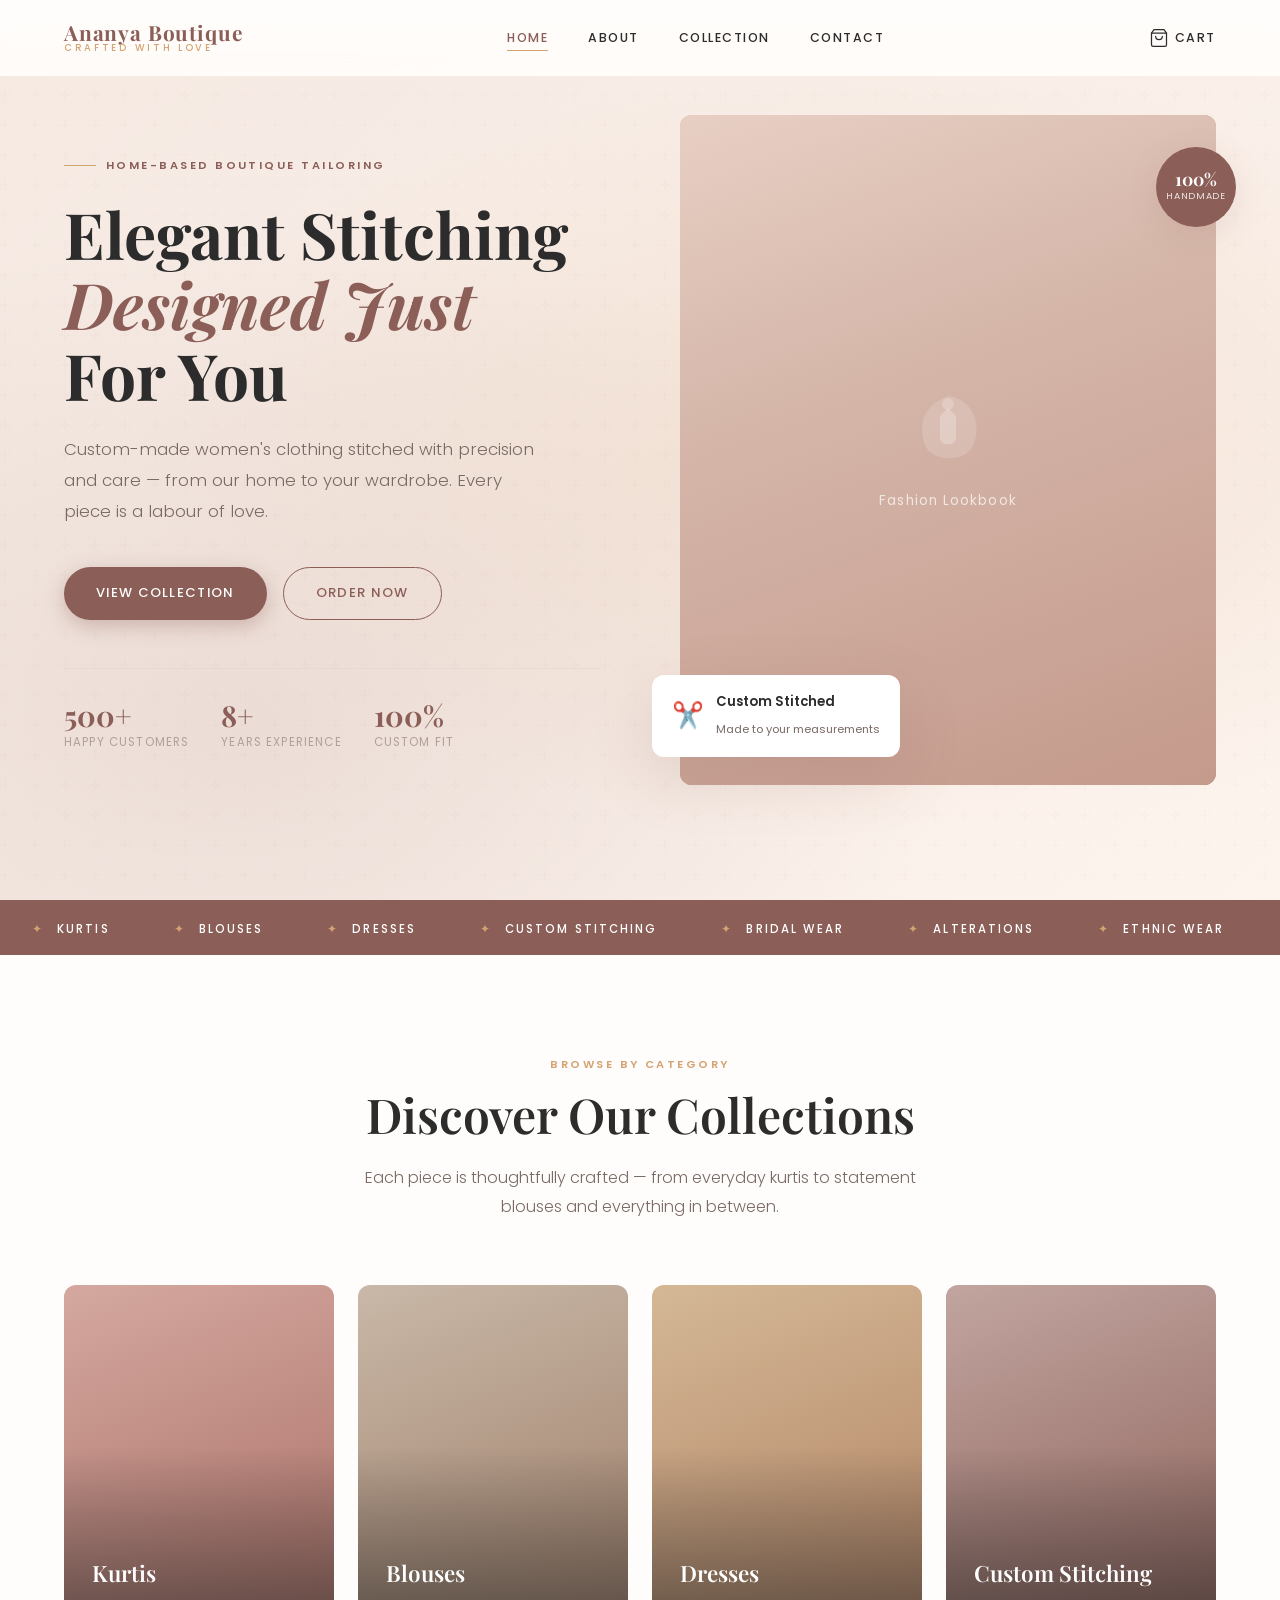
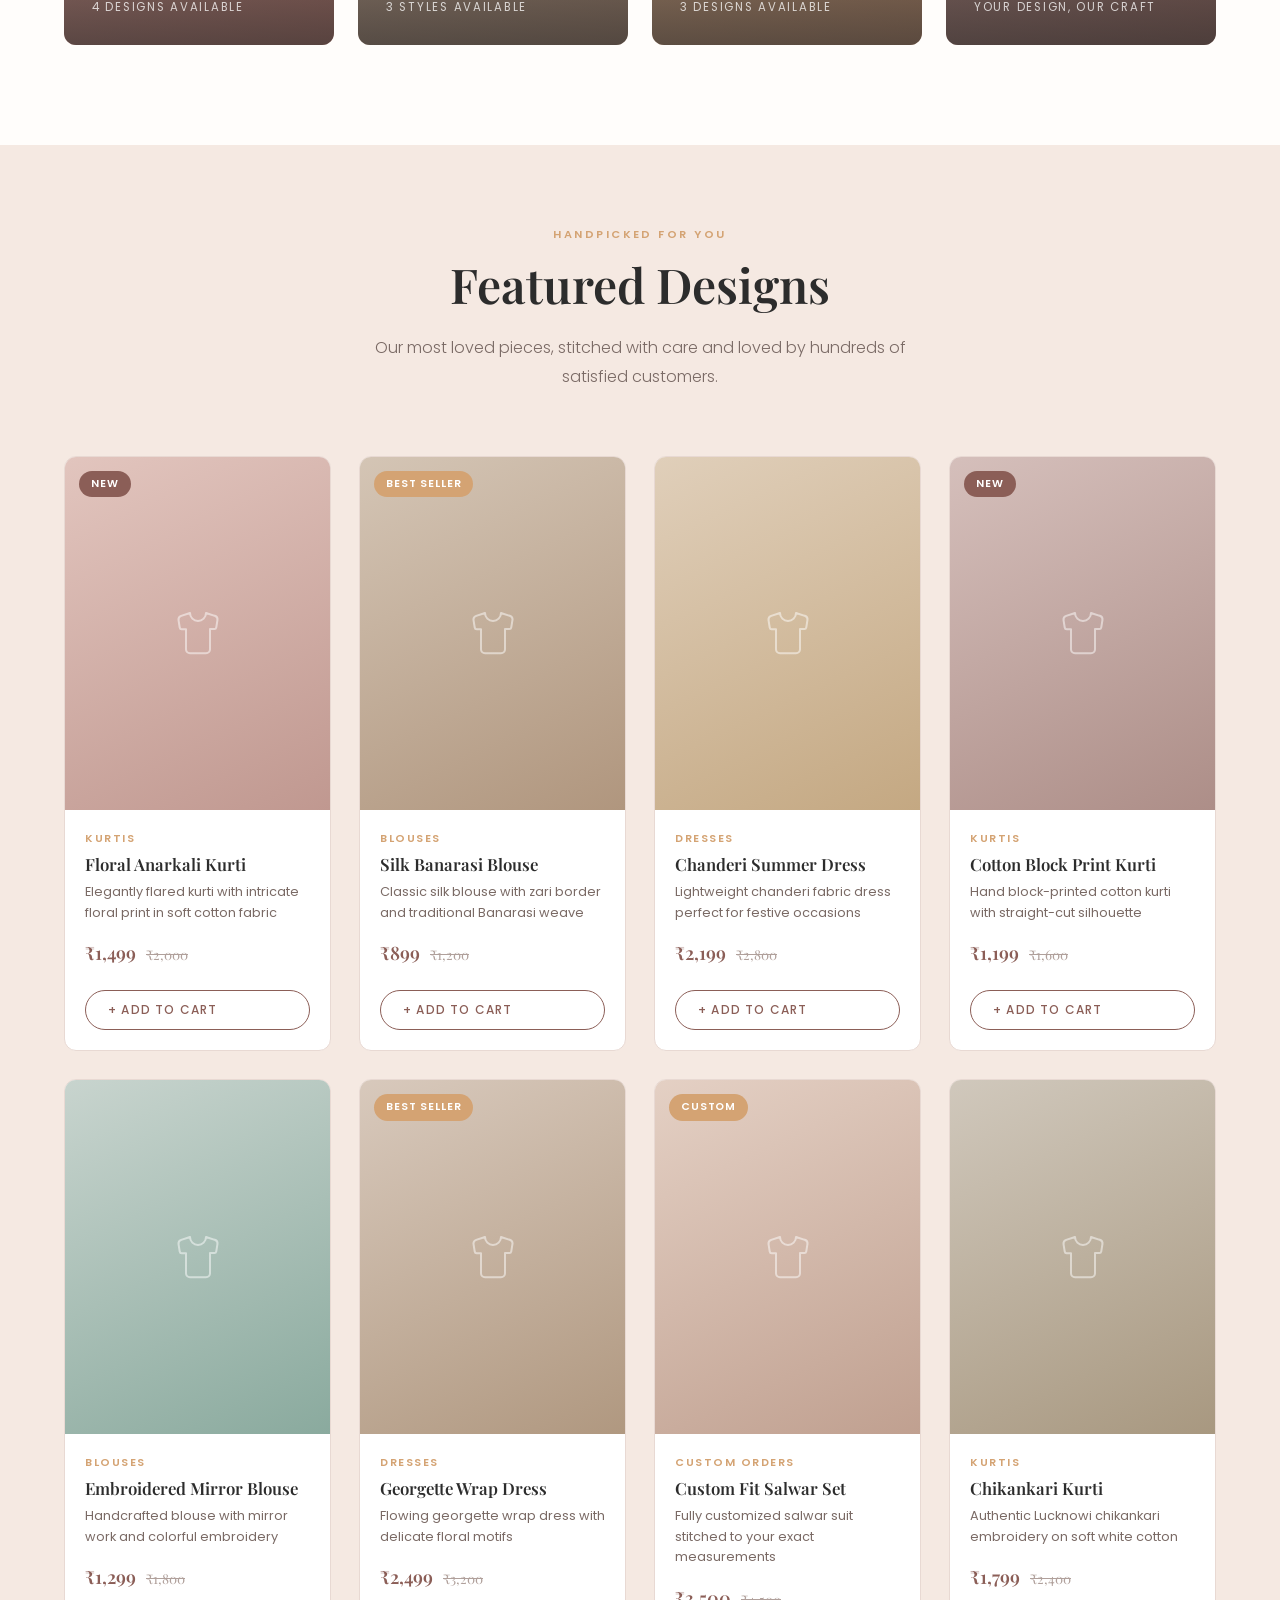
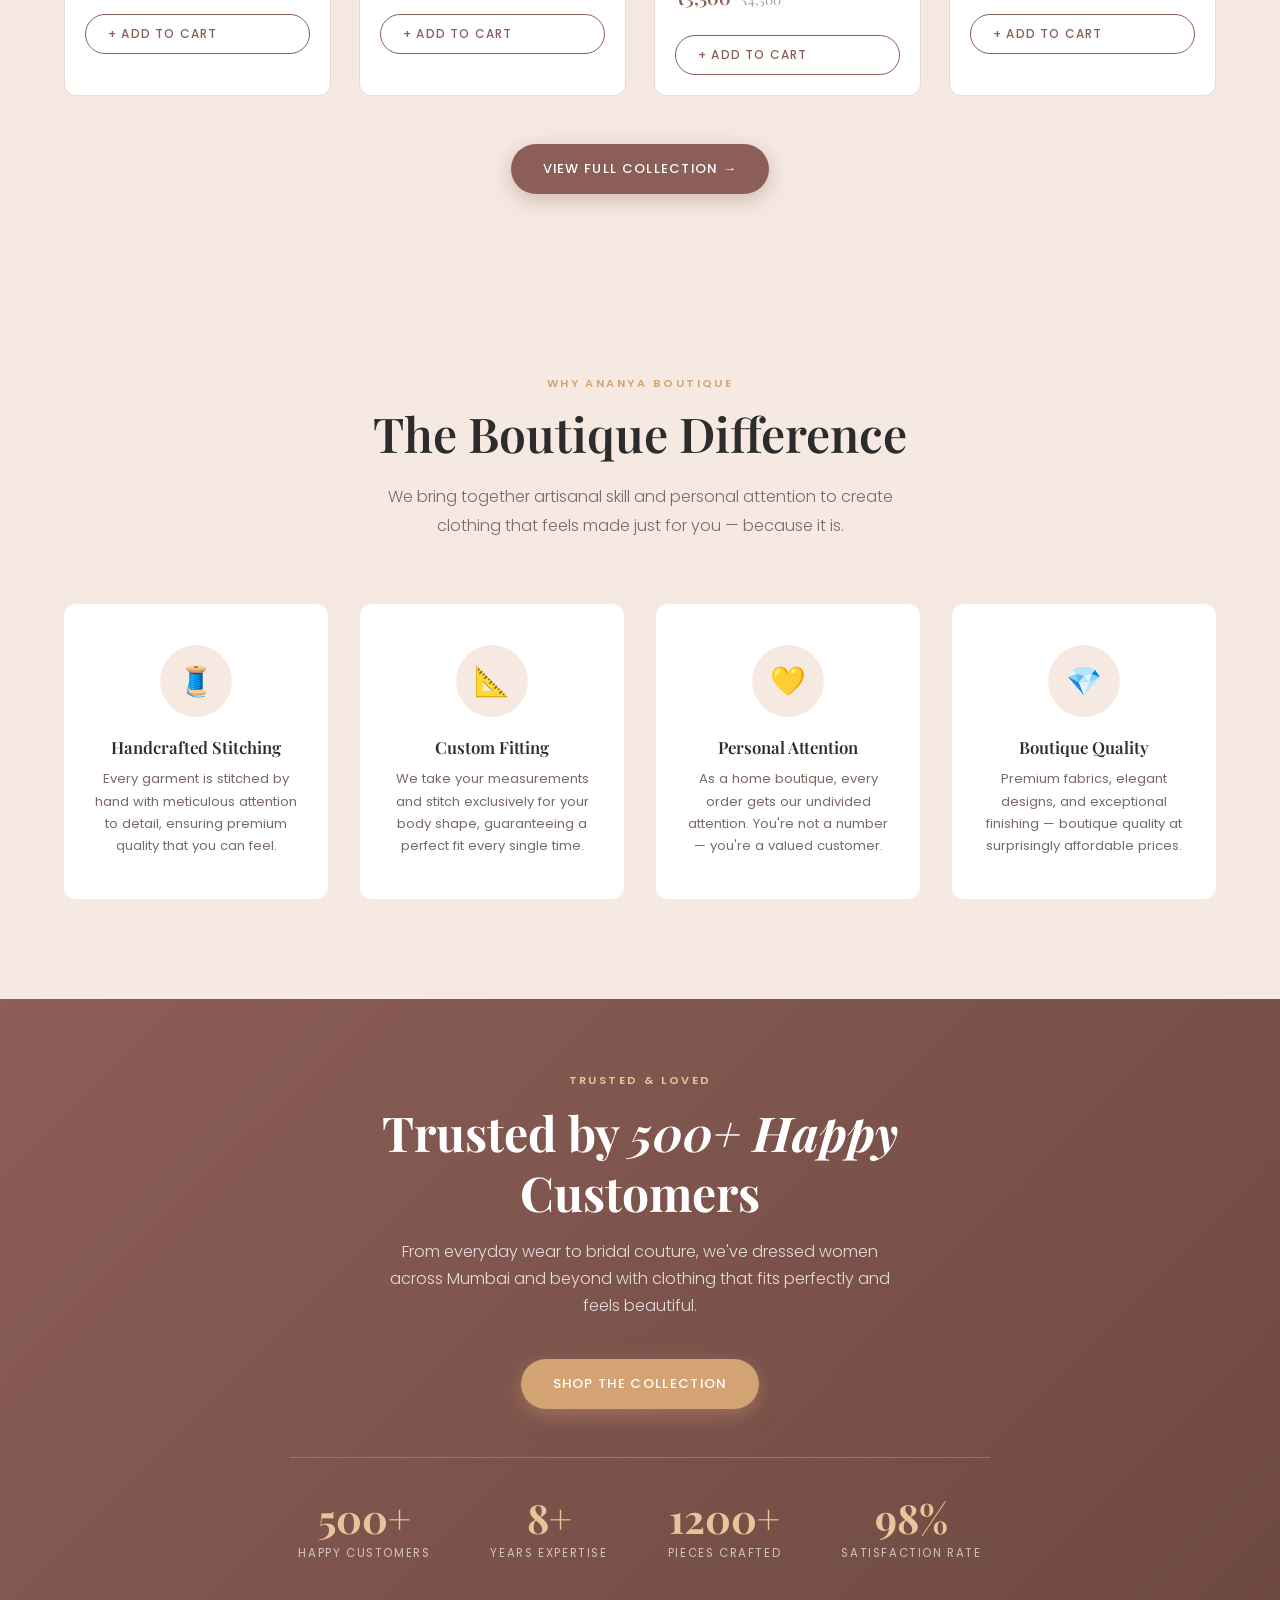
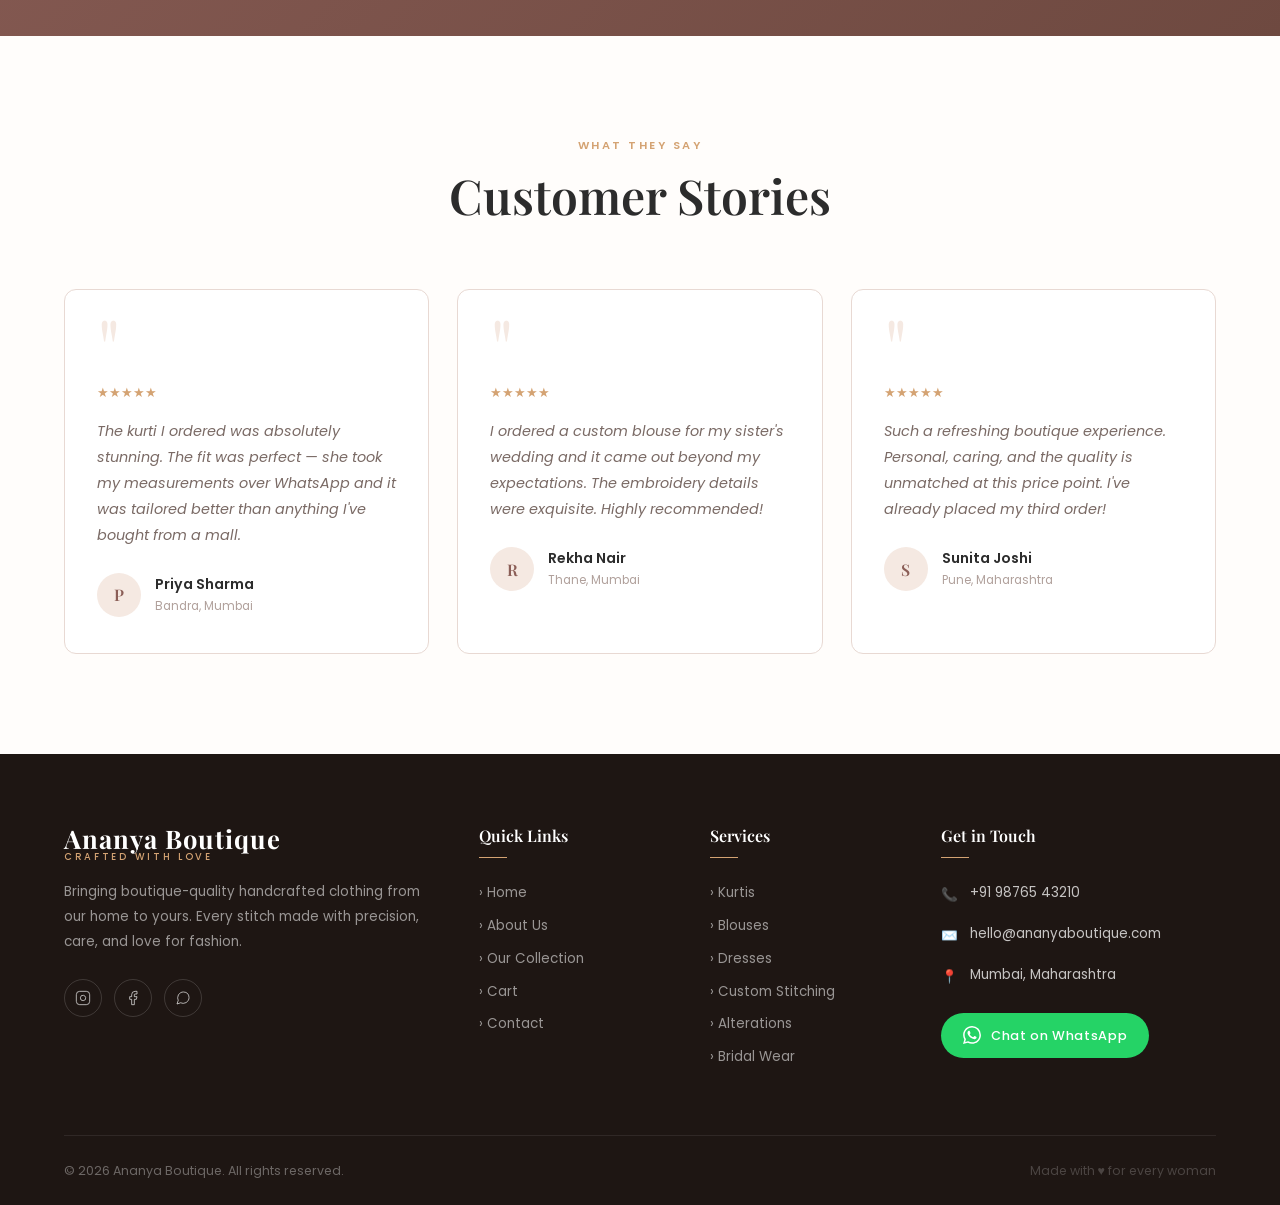
==== index.html @ 7dea7c8a "Add files via upload" ====
<!DOCTYPE html>
<html lang="en">
<head>
  <meta charset="UTF-8" />
  <meta name="viewport" content="width=device-width, initial-scale=1.0" />
  <title>Ananya Boutique — Elegant Stitching Designed Just For You</title>
  <meta name="description" content="Custom-made women's clothing stitched with precision and care from home to your wardrobe.">
  <link rel="stylesheet" href="style.css" />
  <link rel="preconnect" href="https://fonts.googleapis.com">
  <link href="https://fonts.googleapis.com/css2?family=Playfair+Display:ital,wght@0,400;0,500;0,600;0,700;1,400;1,500&family=Poppins:wght@300;400;500;600&display=swap" rel="stylesheet">
</head>
<body>

<!-- NAVBAR -->
<nav class="navbar" id="navbar">
  <a href="index.html" class="nav-logo">
    <span class="logo-main">Ananya Boutique</span>
    <span class="logo-sub">Crafted With Love</span>
  </a>
  <div class="nav-links">
    <a href="index.html" class="active">Home</a>
    <a href="about.html">About</a>
    <a href="collection.html">Collection</a>
    <a href="contact.html">Contact</a>
  </div>
  <div class="nav-actions">
    <a href="cart.html" class="nav-cart">
      <svg width="20" height="20" viewBox="0 0 24 24" fill="none" stroke="currentColor" stroke-width="1.5" stroke-linecap="round" stroke-linejoin="round"><path d="M6 2L3 6v14a2 2 0 002 2h14a2 2 0 002-2V6l-3-4z"/><line x1="3" y1="6" x2="21" y2="6"/><path d="M16 10a4 4 0 01-8 0"/></svg>
      Cart
      <span class="cart-badge hidden">0</span>
    </a>
    <button class="hamburger" id="hamburger" aria-label="Menu">
      <span></span><span></span><span></span>
    </button>
  </div>
</nav>

<!-- MOBILE MENU -->
<div class="mobile-menu" id="mobileMenu">
  <a href="index.html">Home</a>
  <a href="about.html">About</a>
  <a href="collection.html">Collection</a>
  <a href="cart.html">Cart</a>
  <a href="contact.html">Contact</a>
</div>

<!-- HERO -->
<section class="hero">
  <div class="hero-bg"></div>
  <div class="hero-pattern"></div>
  <div class="hero-inner">
    <div class="hero-content">
      <span class="hero-tag">Home-Based Boutique Tailoring</span>
      <h1>Elegant Stitching<br><em>Designed Just</em><br>For You</h1>
      <p class="hero-sub">Custom-made women's clothing stitched with precision and care — from our home to your wardrobe. Every piece is a labour of love.</p>
      <div class="hero-cta">
        <a href="collection.html" class="btn btn-primary">View Collection</a>
        <a href="checkout.html" class="btn btn-outline">Order Now</a>
      </div>
      <div class="hero-stats">
        <div class="stat-item">
          <span class="stat-number">500+</span>
          <span class="stat-label">Happy Customers</span>
        </div>
        <div class="stat-item">
          <span class="stat-number">8+</span>
          <span class="stat-label">Years Experience</span>
        </div>
        <div class="stat-item">
          <span class="stat-number">100%</span>
          <span class="stat-label">Custom Fit</span>
        </div>
      </div>
    </div>
    <div class="hero-visual">
      <div class="hero-image-frame">
        <div class="hero-img-placeholder">
          <div class="placeholder-icon">
            <svg viewBox="0 0 80 80" fill="none" xmlns="http://www.w3.org/2000/svg">
              <path d="M40 8C40 8 28 12 20 22C12 32 12 52 20 62C28 72 52 74 62 62C72 50 70 28 60 18C50 8 40 8 40 8Z" fill="rgba(255,255,255,0.15)"/>
              <path d="M32 28L40 20L48 28V52L44 56H36L32 52V28Z" fill="rgba(255,255,255,0.25)"/>
              <circle cx="40" cy="16" r="6" fill="rgba(255,255,255,0.2)"/>
            </svg>
            <p>Fashion Lookbook</p>
          </div>
        </div>
      </div>
      <div class="hero-badge">
        <span class="badge-icon">✂️</span>
        <div class="badge-text">
          <strong>Custom Stitched</strong>
          <span>Made to your measurements</span>
        </div>
      </div>
      <div class="hero-badge-2">
        <strong>100%</strong>
        <span>Handmade</span>
      </div>
    </div>
  </div>
</section>

<!-- MARQUEE STRIP -->
<div class="marquee-strip">
  <div class="marquee-content">
    <span><span class="dot">✦</span> Kurtis</span>
    <span><span class="dot">✦</span> Blouses</span>
    <span><span class="dot">✦</span> Dresses</span>
    <span><span class="dot">✦</span> Custom Stitching</span>
    <span><span class="dot">✦</span> Bridal Wear</span>
    <span><span class="dot">✦</span> Alterations</span>
    <span><span class="dot">✦</span> Ethnic Wear</span>
    <span><span class="dot">✦</span> Festive Collection</span>
    <!-- Duplicate for seamless scroll -->
    <span><span class="dot">✦</span> Kurtis</span>
    <span><span class="dot">✦</span> Blouses</span>
    <span><span class="dot">✦</span> Dresses</span>
    <span><span class="dot">✦</span> Custom Stitching</span>
    <span><span class="dot">✦</span> Bridal Wear</span>
    <span><span class="dot">✦</span> Alterations</span>
    <span><span class="dot">✦</span> Ethnic Wear</span>
    <span><span class="dot">✦</span> Festive Collection</span>
  </div>
</div>

<!-- CATEGORIES -->
<section class="section">
  <div class="section-inner">
    <div class="section-header">
      <span class="section-tag">Browse by Category</span>
      <h2 class="section-title">Discover Our Collections</h2>
      <p class="section-subtitle">Each piece is thoughtfully crafted — from everyday kurtis to statement blouses and everything in between.</p>
    </div>
    <div class="categories-grid">
      <a href="collection.html" class="category-card fade-in">
        <div class="category-img">
          <div class="cat-placeholder cat-kurti"></div>
        </div>
        <div class="category-overlay">
          <span class="cat-name">Kurtis</span>
          <span class="cat-count">4 Designs Available</span>
        </div>
        <div class="cat-arrow">→</div>
      </a>
      <a href="collection.html" class="category-card fade-in fade-in-delay-1">
        <div class="category-img">
          <div class="cat-placeholder cat-blouse"></div>
        </div>
        <div class="category-overlay">
          <span class="cat-name">Blouses</span>
          <span class="cat-count">3 Styles Available</span>
        </div>
        <div class="cat-arrow">→</div>
      </a>
      <a href="collection.html" class="category-card fade-in fade-in-delay-2">
        <div class="category-img">
          <div class="cat-placeholder cat-dress"></div>
        </div>
        <div class="category-overlay">
          <span class="cat-name">Dresses</span>
          <span class="cat-count">3 Designs Available</span>
        </div>
        <div class="cat-arrow">→</div>
      </a>
      <a href="collection.html" class="category-card fade-in fade-in-delay-3">
        <div class="category-img">
          <div class="cat-placeholder cat-custom"></div>
        </div>
        <div class="category-overlay">
          <span class="cat-name">Custom Stitching</span>
          <span class="cat-count">Your Design, Our Craft</span>
        </div>
        <div class="cat-arrow">→</div>
      </a>
    </div>
  </div>
</section>

<!-- FEATURED PRODUCTS -->
<section class="section" style="background:var(--secondary); padding-top:80px; padding-bottom:80px;">
  <div class="section-inner">
    <div class="section-header">
      <span class="section-tag">Handpicked For You</span>
      <h2 class="section-title">Featured Designs</h2>
      <p class="section-subtitle">Our most loved pieces, stitched with care and loved by hundreds of satisfied customers.</p>
    </div>
    <div class="products-grid" id="featuredProducts">
      <!-- Filled by JS -->
    </div>
    <div style="text-align:center;margin-top:48px">
      <a href="collection.html" class="btn btn-primary">View Full Collection →</a>
    </div>
  </div>
</section>

<!-- WHY CHOOSE US -->
<section class="section why-section">
  <div class="section-inner">
    <div class="section-header">
      <span class="section-tag">Why Ananya Boutique</span>
      <h2 class="section-title">The Boutique Difference</h2>
      <p class="section-subtitle">We bring together artisanal skill and personal attention to create clothing that feels made just for you — because it is.</p>
    </div>
    <div class="features-grid">
      <div class="feature-card fade-in">
        <div class="feature-icon">🧵</div>
        <h4 class="feature-title">Handcrafted Stitching</h4>
        <p class="feature-desc">Every garment is stitched by hand with meticulous attention to detail, ensuring premium quality that you can feel.</p>
      </div>
      <div class="feature-card fade-in fade-in-delay-1">
        <div class="feature-icon">📐</div>
        <h4 class="feature-title">Custom Fitting</h4>
        <p class="feature-desc">We take your measurements and stitch exclusively for your body shape, guaranteeing a perfect fit every single time.</p>
      </div>
      <div class="feature-card fade-in fade-in-delay-2">
        <div class="feature-icon">💛</div>
        <h4 class="feature-title">Personal Attention</h4>
        <p class="feature-desc">As a home boutique, every order gets our undivided attention. You're not a number — you're a valued customer.</p>
      </div>
      <div class="feature-card fade-in fade-in-delay-3">
        <div class="feature-icon">💎</div>
        <h4 class="feature-title">Boutique Quality</h4>
        <p class="feature-desc">Premium fabrics, elegant designs, and exceptional finishing — boutique quality at surprisingly affordable prices.</p>
      </div>
    </div>
  </div>
</section>

<!-- TRUST BANNER -->
<section class="trust-banner">
  <div style="max-width:700px;margin:0 auto">
    <span class="section-tag" style="color:var(--accent-light);justify-content:center;display:flex">Trusted & Loved</span>
    <h2>Trusted by <em style="font-style:italic">500+ Happy</em> Customers</h2>
    <p>From everyday wear to bridal couture, we've dressed women across Mumbai and beyond with clothing that fits perfectly and feels beautiful.</p>
    <a href="collection.html" class="btn btn-accent">Shop the Collection</a>
    <div class="trust-numbers">
      <div class="trust-num-item">
        <div class="trust-num">500+</div>
        <div class="trust-num-label">Happy Customers</div>
      </div>
      <div class="trust-num-item">
        <div class="trust-num">8+</div>
        <div class="trust-num-label">Years Expertise</div>
      </div>
      <div class="trust-num-item">
        <div class="trust-num">1200+</div>
        <div class="trust-num-label">Pieces Crafted</div>
      </div>
      <div class="trust-num-item">
        <div class="trust-num">98%</div>
        <div class="trust-num-label">Satisfaction Rate</div>
      </div>
    </div>
  </div>
</section>

<!-- TESTIMONIALS -->
<section class="section">
  <div class="section-inner">
    <div class="section-header">
      <span class="section-tag">What They Say</span>
      <h2 class="section-title">Customer Stories</h2>
    </div>
    <div class="testimonials-grid">
      <div class="testimonial-card fade-in">
        <span class="quote-mark">"</span>
        <div class="star-rating">★★★★★</div>
        <p class="testimonial-text">The kurti I ordered was absolutely stunning. The fit was perfect — she took my measurements over WhatsApp and it was tailored better than anything I've bought from a mall.</p>
        <div class="testimonial-author">
          <div class="author-avatar">P</div>
          <div>
            <div class="author-name">Priya Sharma</div>
            <div class="author-loc">Bandra, Mumbai</div>
          </div>
        </div>
      </div>
      <div class="testimonial-card fade-in fade-in-delay-1">
        <span class="quote-mark">"</span>
        <div class="star-rating">★★★★★</div>
        <p class="testimonial-text">I ordered a custom blouse for my sister's wedding and it came out beyond my expectations. The embroidery details were exquisite. Highly recommended!</p>
        <div class="testimonial-author">
          <div class="author-avatar">R</div>
          <div>
            <div class="author-name">Rekha Nair</div>
            <div class="author-loc">Thane, Mumbai</div>
          </div>
        </div>
      </div>
      <div class="testimonial-card fade-in fade-in-delay-2">
        <span class="quote-mark">"</span>
        <div class="star-rating">★★★★★</div>
        <p class="testimonial-text">Such a refreshing boutique experience. Personal, caring, and the quality is unmatched at this price point. I've already placed my third order!</p>
        <div class="testimonial-author">
          <div class="author-avatar">S</div>
          <div>
            <div class="author-name">Sunita Joshi</div>
            <div class="author-loc">Pune, Maharashtra</div>
          </div>
        </div>
      </div>
    </div>
  </div>
</section>

<!-- FOOTER -->
<footer>
  <div class="footer-grid">
    <div class="footer-brand">
      <div class="nav-logo" style="margin-bottom:1rem">
        <span class="logo-main">Ananya Boutique</span>
        <span class="logo-sub">Crafted With Love</span>
      </div>
      <p class="footer-desc">Bringing boutique-quality handcrafted clothing from our home to yours. Every stitch made with precision, care, and love for fashion.</p>
      <div class="footer-socials">
        <a href="#" class="social-btn" title="Instagram">
          <svg width="16" height="16" viewBox="0 0 24 24" fill="none" stroke="currentColor" stroke-width="1.5"><rect x="2" y="2" width="20" height="20" rx="5" ry="5"/><path d="M16 11.37A4 4 0 1112.63 8 4 4 0 0116 11.37z"/><line x1="17.5" y1="6.5" x2="17.51" y2="6.5"/></svg>
        </a>
        <a href="#" class="social-btn" title="Facebook">
          <svg width="16" height="16" viewBox="0 0 24 24" fill="none" stroke="currentColor" stroke-width="1.5"><path d="M18 2h-3a5 5 0 00-5 5v3H7v4h3v8h4v-8h3l1-4h-4V7a1 1 0 011-1h3z"/></svg>
        </a>
        <a href="https://wa.me/919876543210" class="social-btn" title="WhatsApp">
          <svg width="16" height="16" viewBox="0 0 24 24" fill="none" stroke="currentColor" stroke-width="1.5"><path d="M21 11.5a8.38 8.38 0 01-.9 3.8 8.5 8.5 0 01-7.6 4.7 8.38 8.38 0 01-3.8-.9L3 21l1.9-5.7a8.38 8.38 0 01-.9-3.8 8.5 8.5 0 014.7-7.6 8.38 8.38 0 013.8-.9h.5a8.48 8.48 0 018 8v.5z"/></svg>
        </a>
      </div>
    </div>
    <div>
      <h4 class="footer-heading">Quick Links</h4>
      <ul class="footer-links">
        <li><a href="index.html">› Home</a></li>
        <li><a href="about.html">› About Us</a></li>
        <li><a href="collection.html">› Our Collection</a></li>
        <li><a href="cart.html">› Cart</a></li>
        <li><a href="contact.html">› Contact</a></li>
      </ul>
    </div>
    <div>
      <h4 class="footer-heading">Services</h4>
      <ul class="footer-links">
        <li><a href="collection.html">› Kurtis</a></li>
        <li><a href="collection.html">› Blouses</a></li>
        <li><a href="collection.html">› Dresses</a></li>
        <li><a href="collection.html">› Custom Stitching</a></li>
        <li><a href="about.html">› Alterations</a></li>
        <li><a href="about.html">› Bridal Wear</a></li>
      </ul>
    </div>
    <div>
      <h4 class="footer-heading">Get in Touch</h4>
      <div class="footer-contact-item">
        <span class="icon">📞</span>
        <span>+91 98765 43210</span>
      </div>
      <div class="footer-contact-item">
        <span class="icon">✉️</span>
        <span>hello@ananyaboutique.com</span>
      </div>
      <div class="footer-contact-item">
        <span class="icon">📍</span>
        <span>Mumbai, Maharashtra</span>
      </div>
      <a href="https://wa.me/919876543210" class="whatsapp-btn">
        <svg width="18" height="18" viewBox="0 0 24 24" fill="currentColor"><path d="M17.472 14.382c-.297-.149-1.758-.867-2.03-.967-.273-.099-.471-.148-.67.15-.197.297-.767.966-.94 1.164-.173.199-.347.223-.644.075-.297-.15-1.255-.463-2.39-1.475-.883-.788-1.48-1.761-1.653-2.059-.173-.297-.018-.458.13-.606.134-.133.298-.347.446-.52.149-.174.198-.298.298-.497.099-.198.05-.371-.025-.52-.075-.149-.669-1.612-.916-2.207-.242-.579-.487-.5-.669-.51-.173-.008-.371-.01-.57-.01-.198 0-.52.074-.792.372-.272.297-1.04 1.016-1.04 2.479 0 1.462 1.065 2.875 1.213 3.074.149.198 2.096 3.2 5.077 4.487.709.306 1.262.489 1.694.625.712.227 1.36.195 1.871.118.571-.085 1.758-.719 2.006-1.413.248-.694.248-1.289.173-1.413-.074-.124-.272-.198-.57-.347m-5.421 7.403h-.004a9.87 9.87 0 01-5.031-1.378l-.361-.214-3.741.982.998-3.648-.235-.374a9.86 9.86 0 01-1.51-5.26c.001-5.45 4.436-9.884 9.888-9.884 2.64 0 5.122 1.03 6.988 2.898a9.825 9.825 0 012.893 6.994c-.003 5.45-4.437 9.884-9.885 9.884m8.413-18.297A11.815 11.815 0 0012.05 0C5.495 0 .16 5.335.157 11.892c0 2.096.547 4.142 1.588 5.945L.057 24l6.305-1.654a11.882 11.882 0 005.683 1.448h.005c6.554 0 11.89-5.335 11.893-11.893a11.821 11.821 0 00-3.48-8.413z"/></svg>
        Chat on WhatsApp
      </a>
    </div>
  </div>
  <div class="footer-bottom">
    <span>© 2026 Ananya Boutique. All rights reserved.</span>
    <span style="color:rgba(255,255,255,0.2)">Made with ♥ for every woman</span>
  </div>
</footer>

<button class="back-top" id="backTop" aria-label="Back to top">↑</button>
<div id="toast" class="toast"></div>
<script src="script.js"></script>
</body>
</html>
---- style.css ----
/* ===== FONTS ===== */
@import url('https://fonts.googleapis.com/css2?family=Playfair+Display:ital,wght@0,400;0,500;0,600;0,700;1,400;1,500&family=Poppins:wght@300;400;500;600&display=swap');

/* ===== CSS VARIABLES ===== */
:root {
  --primary: #8B5E57;
  --primary-dark: #6e4940;
  --secondary: #F5E9E2;
  --accent: #D4A373;
  --accent-light: #e8c49a;
  --bg: #FFFDFB;
  --text: #2C2C2C;
  --text-light: #7a6a65;
  --text-muted: #b0a09b;
  --white: #ffffff;
  --border: #e8d9d3;
  --shadow-sm: 0 2px 12px rgba(139,94,87,0.08);
  --shadow-md: 0 8px 32px rgba(139,94,87,0.13);
  --shadow-lg: 0 20px 60px rgba(139,94,87,0.18);
  --radius: 4px;
  --radius-lg: 12px;
  --transition: all 0.35s cubic-bezier(0.25, 0.46, 0.45, 0.94);
}

/* ===== RESET & BASE ===== */
*, *::before, *::after { box-sizing: border-box; margin: 0; padding: 0; }

html { scroll-behavior: smooth; font-size: 16px; }

body {
  font-family: 'Poppins', sans-serif;
  background: var(--bg);
  color: var(--text);
  line-height: 1.7;
  overflow-x: hidden;
}

img { max-width: 100%; display: block; }
a { text-decoration: none; color: inherit; }
ul { list-style: none; }
button { cursor: pointer; border: none; outline: none; background: none; font-family: inherit; }
input, textarea, select { font-family: inherit; outline: none; }

/* ===== TYPOGRAPHY ===== */
h1, h2, h3, h4, h5 {
  font-family: 'Playfair Display', serif;
  line-height: 1.25;
  color: var(--text);
}

.section-tag {
  font-size: 0.7rem;
  font-weight: 600;
  letter-spacing: 0.22em;
  text-transform: uppercase;
  color: var(--accent);
  display: block;
  margin-bottom: 0.75rem;
}

.section-title {
  font-size: clamp(2rem, 4vw, 3rem);
  font-weight: 600;
  line-height: 1.2;
  margin-bottom: 1.25rem;
}

.section-subtitle {
  font-size: 1rem;
  color: var(--text-light);
  font-weight: 300;
  max-width: 560px;
  line-height: 1.8;
}

/* ===== DECORATIVE DIVIDER ===== */
.ornament {
  display: flex;
  align-items: center;
  gap: 12px;
  margin: 1.5rem 0;
}
.ornament::before, .ornament::after {
  content: '';
  flex: 1;
  height: 1px;
  background: var(--border);
  max-width: 80px;
}
.ornament span {
  font-size: 1.2rem;
  color: var(--accent);
  line-height: 1;
}

/* ===== BUTTONS ===== */
.btn {
  display: inline-flex;
  align-items: center;
  gap: 8px;
  padding: 14px 32px;
  border-radius: 50px;
  font-size: 0.82rem;
  font-weight: 500;
  letter-spacing: 0.1em;
  text-transform: uppercase;
  transition: var(--transition);
  position: relative;
  overflow: hidden;
}

.btn::after {
  content: '';
  position: absolute;
  inset: 0;
  background: rgba(255,255,255,0.15);
  opacity: 0;
  transition: var(--transition);
}
.btn:hover::after { opacity: 1; }

.btn-primary {
  background: var(--primary);
  color: var(--white);
  box-shadow: 0 6px 20px rgba(139,94,87,0.35);
}
.btn-primary:hover {
  background: var(--primary-dark);
  box-shadow: 0 10px 30px rgba(139,94,87,0.45);
  transform: translateY(-2px);
}

.btn-outline {
  background: transparent;
  color: var(--primary);
  border: 1.5px solid var(--primary);
}
.btn-outline:hover {
  background: var(--primary);
  color: var(--white);
  transform: translateY(-2px);
  box-shadow: 0 8px 24px rgba(139,94,87,0.3);
}

.btn-accent {
  background: var(--accent);
  color: var(--white);
  box-shadow: 0 6px 20px rgba(212,163,115,0.4);
}
.btn-accent:hover {
  background: #c49060;
  transform: translateY(-2px);
  box-shadow: 0 10px 28px rgba(212,163,115,0.5);
}

.btn-sm { padding: 10px 22px; font-size: 0.75rem; }

/* ===== NAVBAR ===== */
.navbar {
  position: fixed;
  top: 0; left: 0; right: 0;
  z-index: 1000;
  padding: 0 5%;
  height: 76px;
  display: flex;
  align-items: center;
  justify-content: space-between;
  background: rgba(255,253,251,0.92);
  backdrop-filter: blur(16px);
  -webkit-backdrop-filter: blur(16px);
  transition: var(--transition);
  border-bottom: 1px solid transparent;
}

.navbar.scrolled {
  box-shadow: 0 4px 32px rgba(139,94,87,0.1);
  border-bottom-color: var(--border);
}

.nav-logo {
  display: flex;
  flex-direction: column;
  line-height: 1;
}
.nav-logo .logo-main {
  font-family: 'Playfair Display', serif;
  font-size: 1.3rem;
  font-weight: 700;
  color: var(--primary);
  letter-spacing: 0.04em;
}
.nav-logo .logo-sub {
  font-size: 0.6rem;
  letter-spacing: 0.28em;
  text-transform: uppercase;
  color: var(--accent);
  font-weight: 500;
}

.nav-links {
  display: flex;
  align-items: center;
  gap: 2.5rem;
}

.nav-links a {
  font-size: 0.78rem;
  font-weight: 500;
  letter-spacing: 0.12em;
  text-transform: uppercase;
  color: var(--text);
  position: relative;
  transition: color 0.25s;
}
.nav-links a::after {
  content: '';
  position: absolute;
  bottom: -3px; left: 0;
  width: 0; height: 1.5px;
  background: var(--accent);
  transition: width 0.3s ease;
}
.nav-links a:hover, .nav-links a.active { color: var(--primary); }
.nav-links a:hover::after, .nav-links a.active::after { width: 100%; }

.nav-cart {
  position: relative;
  display: flex;
  align-items: center;
  gap: 6px;
  font-size: 0.78rem;
  font-weight: 500;
  letter-spacing: 0.12em;
  text-transform: uppercase;
  color: var(--text);
  transition: color 0.25s;
}
.nav-cart:hover { color: var(--primary); }

.cart-badge {
  position: absolute;
  top: -8px; right: -10px;
  background: var(--primary);
  color: white;
  width: 18px; height: 18px;
  border-radius: 50%;
  font-size: 0.65rem;
  font-weight: 600;
  display: flex;
  align-items: center;
  justify-content: center;
  transition: transform 0.3s;
}
.cart-badge.bump { animation: badgeBump 0.4s ease; }

@keyframes badgeBump {
  0% { transform: scale(1); }
  50% { transform: scale(1.5); }
  100% { transform: scale(1); }
}

.cart-badge.hidden { display: none; }

.hamburger {
  display: none;
  flex-direction: column;
  gap: 5px;
  cursor: pointer;
  padding: 4px;
}
.hamburger span {
  display: block;
  width: 24px;
  height: 1.5px;
  background: var(--primary);
  transition: var(--transition);
}
.hamburger.open span:nth-child(1) { transform: translateY(6.5px) rotate(45deg); }
.hamburger.open span:nth-child(2) { opacity: 0; transform: scaleX(0); }
.hamburger.open span:nth-child(3) { transform: translateY(-6.5px) rotate(-45deg); }

.nav-actions { display: flex; align-items: center; gap: 2rem; }

/* ===== MOBILE NAV ===== */
.mobile-menu {
  position: fixed;
  top: 76px; left: 0; right: 0;
  background: var(--bg);
  z-index: 999;
  padding: 2rem 5%;
  border-bottom: 1px solid var(--border);
  transform: translateY(-110%);
  transition: transform 0.4s cubic-bezier(0.25, 0.46, 0.45, 0.94);
  box-shadow: var(--shadow-md);
}
.mobile-menu.open { transform: translateY(0); }

.mobile-menu a {
  display: block;
  padding: 1rem 0;
  font-size: 1.2rem;
  font-family: 'Playfair Display', serif;
  font-weight: 500;
  border-bottom: 1px solid var(--border);
  color: var(--text);
  transition: color 0.25s;
}
.mobile-menu a:last-child { border-bottom: none; }
.mobile-menu a:hover { color: var(--primary); }

/* ===== PAGE WRAPPER ===== */
.page-wrapper { padding-top: 76px; }

/* ===== SECTIONS ===== */
.section { padding: 100px 5%; }
.section-inner { max-width: 1280px; margin: 0 auto; }

.section-header { text-align: center; margin-bottom: 64px; }
.section-header .section-subtitle { margin: 0 auto; }

/* ===== HERO SECTION ===== */
.hero {
  position: relative;
  min-height: 100vh;
  display: flex;
  align-items: center;
  overflow: hidden;
  background: var(--secondary);
}

.hero-bg {
  position: absolute;
  inset: 0;
  background:
    radial-gradient(ellipse at 70% 50%, rgba(212,163,115,0.18) 0%, transparent 60%),
    radial-gradient(ellipse at 20% 80%, rgba(139,94,87,0.12) 0%, transparent 50%),
    linear-gradient(135deg, var(--secondary) 0%, #fdf4ee 100%);
}

.hero-pattern {
  position: absolute;
  inset: 0;
  background-image: url("data:image/svg+xml,%3Csvg width='60' height='60' viewBox='0 0 60 60' xmlns='http://www.w3.org/2000/svg'%3E%3Cg fill='none' fill-rule='evenodd'%3E%3Cg fill='%238B5E57' fill-opacity='0.04'%3E%3Cpath d='M36 34v-4h-2v4h-4v2h4v4h2v-4h4v-2h-4zm0-30V0h-2v4h-4v2h4v4h2V6h4V4h-4zM6 34v-4H4v4H0v2h4v4h2v-4h4v-2H6zM6 4V0H4v4H0v2h4v4h2V6h4V4H6z'/%3E%3C/g%3E%3C/g%3E%3C/svg%3E");
  opacity: 0.6;
}

.hero-inner {
  position: relative;
  z-index: 2;
  max-width: 1280px;
  margin: 0 auto;
  padding: 0 5%;
  display: grid;
  grid-template-columns: 1fr 1fr;
  gap: 80px;
  align-items: center;
  width: 100%;
}

.hero-content { padding: 60px 0; }

.hero-tag {
  display: inline-flex;
  align-items: center;
  gap: 10px;
  font-size: 0.7rem;
  letter-spacing: 0.22em;
  text-transform: uppercase;
  color: var(--primary);
  font-weight: 600;
  margin-bottom: 1.5rem;
}
.hero-tag::before {
  content: '';
  width: 32px;
  height: 1px;
  background: var(--accent);
}

.hero h1 {
  font-size: clamp(2.6rem, 5vw, 4.2rem);
  font-weight: 700;
  line-height: 1.1;
  margin-bottom: 1.5rem;
  color: var(--text);
}
.hero h1 em {
  font-style: italic;
  color: var(--primary);
}

.hero-sub {
  font-size: 1.05rem;
  color: var(--text-light);
  font-weight: 300;
  line-height: 1.85;
  max-width: 480px;
  margin-bottom: 2.5rem;
}

.hero-cta { display: flex; gap: 16px; flex-wrap: wrap; }

.hero-stats {
  display: flex;
  gap: 2rem;
  margin-top: 3rem;
  padding-top: 2rem;
  border-top: 1px solid var(--border);
}
.stat-item { display: flex; flex-direction: column; }
.stat-number {
  font-family: 'Playfair Display', serif;
  font-size: 1.8rem;
  font-weight: 700;
  color: var(--primary);
  line-height: 1;
}
.stat-label {
  font-size: 0.72rem;
  letter-spacing: 0.1em;
  text-transform: uppercase;
  color: var(--text-muted);
  margin-top: 4px;
}

.hero-visual { position: relative; }

.hero-image-frame {
  position: relative;
  border-radius: var(--radius-lg);
  overflow: hidden;
  aspect-ratio: 4/5;
}
.hero-image-frame::before {
  content: '';
  position: absolute;
  inset: -2px;
  background: linear-gradient(135deg, var(--accent), var(--primary));
  border-radius: var(--radius-lg);
  z-index: -1;
}

.hero-img-placeholder {
  width: 100%;
  height: 100%;
  background: linear-gradient(160deg, #e8cfc4 0%, #d4b5a8 40%, #c49a8c 100%);
  display: flex;
  align-items: center;
  justify-content: center;
  min-height: 500px;
}
.hero-img-placeholder .placeholder-icon {
  text-align: center;
  color: rgba(255,255,255,0.7);
}
.hero-img-placeholder .placeholder-icon svg { width: 80px; height: 80px; margin: 0 auto 12px; }
.hero-img-placeholder .placeholder-icon p { font-size: 0.85rem; letter-spacing: 0.08em; }

.hero-badge {
  position: absolute;
  bottom: 28px;
  left: -28px;
  background: white;
  border-radius: 12px;
  padding: 16px 20px;
  box-shadow: var(--shadow-lg);
  display: flex;
  align-items: center;
  gap: 12px;
  animation: floatBadge 3s ease-in-out infinite;
}
@keyframes floatBadge {
  0%, 100% { transform: translateY(0); }
  50% { transform: translateY(-8px); }
}
.hero-badge .badge-icon { font-size: 1.6rem; }
.hero-badge .badge-text strong {
  display: block;
  font-size: 0.82rem;
  font-weight: 600;
  color: var(--text);
}
.hero-badge .badge-text span {
  font-size: 0.7rem;
  color: var(--text-light);
}

.hero-badge-2 {
  position: absolute;
  top: 32px;
  right: -20px;
  background: var(--primary);
  color: white;
  border-radius: 50%;
  width: 80px;
  height: 80px;
  display: flex;
  flex-direction: column;
  align-items: center;
  justify-content: center;
  box-shadow: var(--shadow-md);
  text-align: center;
  animation: floatBadge 3s ease-in-out infinite 1.5s;
}
.hero-badge-2 strong {
  font-family: 'Playfair Display', serif;
  font-size: 1.1rem;
  line-height: 1;
}
.hero-badge-2 span {
  font-size: 0.58rem;
  letter-spacing: 0.08em;
  text-transform: uppercase;
  opacity: 0.85;
}

/* ===== MARQUEE STRIP ===== */
.marquee-strip {
  background: var(--primary);
  color: white;
  padding: 14px 0;
  overflow: hidden;
  white-space: nowrap;
}
.marquee-content {
  display: inline-flex;
  animation: marqueeScroll 25s linear infinite;
}
.marquee-content span {
  font-size: 0.72rem;
  font-weight: 500;
  letter-spacing: 0.18em;
  text-transform: uppercase;
  padding: 0 32px;
}
.marquee-content .dot {
  color: var(--accent);
  padding: 0 8px 0 0;
}
@keyframes marqueeScroll {
  from { transform: translateX(0); }
  to { transform: translateX(-50%); }
}

/* ===== CATEGORIES SECTION ===== */
.categories-grid {
  display: grid;
  grid-template-columns: repeat(4, 1fr);
  gap: 24px;
}

.category-card {
  position: relative;
  border-radius: var(--radius-lg);
  overflow: hidden;
  aspect-ratio: 3/4;
  cursor: pointer;
  transition: var(--transition);
}
.category-card:hover { transform: translateY(-8px); box-shadow: var(--shadow-lg); }

.category-img {
  width: 100%;
  height: 100%;
  transition: transform 0.5s ease;
}
.category-card:hover .category-img { transform: scale(1.06); }

.cat-placeholder {
  width: 100%;
  height: 100%;
  min-height: 320px;
  display: flex;
  align-items: flex-end;
  padding: 24px;
}

.cat-kurti { background: linear-gradient(160deg, #d4a8a0 0%, #a86c62 100%); }
.cat-blouse { background: linear-gradient(160deg, #c9b8a8 0%, #9c7b65 100%); }
.cat-dress { background: linear-gradient(160deg, #d4b896 0%, #b08060 100%); }
.cat-custom { background: linear-gradient(160deg, #c2a5a0 0%, #8a5e56 100%); }

.category-overlay {
  position: absolute;
  inset: 0;
  background: linear-gradient(to top, rgba(44,44,44,0.65) 0%, transparent 55%);
  display: flex;
  flex-direction: column;
  justify-content: flex-end;
  padding: 28px;
  transition: var(--transition);
}
.category-card:hover .category-overlay {
  background: linear-gradient(to top, rgba(139,94,87,0.75) 0%, transparent 60%);
}

.cat-name {
  font-family: 'Playfair Display', serif;
  font-size: 1.4rem;
  font-weight: 600;
  color: white;
  margin-bottom: 6px;
}
.cat-count {
  font-size: 0.72rem;
  letter-spacing: 0.15em;
  text-transform: uppercase;
  color: rgba(255,255,255,0.75);
}
.cat-arrow {
  position: absolute;
  bottom: 24px;
  right: 24px;
  width: 36px;
  height: 36px;
  border: 1.5px solid rgba(255,255,255,0.6);
  border-radius: 50%;
  display: flex;
  align-items: center;
  justify-content: center;
  color: white;
  opacity: 0;
  transform: translateX(-8px);
  transition: var(--transition);
}
.category-card:hover .cat-arrow {
  opacity: 1;
  transform: translateX(0);
}

/* ===== PRODUCT GRID ===== */
.products-grid {
  display: grid;
  grid-template-columns: repeat(4, 1fr);
  gap: 28px;
}

.product-card {
  background: white;
  border-radius: var(--radius-lg);
  overflow: hidden;
  transition: var(--transition);
  border: 1px solid var(--border);
}
.product-card:hover {
  transform: translateY(-6px);
  box-shadow: var(--shadow-lg);
  border-color: transparent;
}

.product-img-wrap {
  position: relative;
  overflow: hidden;
  aspect-ratio: 3/4;
}
.product-img-wrap img, .product-img-placeholder {
  width: 100%;
  height: 100%;
  transition: transform 0.5s ease;
}
.product-card:hover .product-img-placeholder { transform: scale(1.05); }

.prod-placeholder {
  min-height: 280px;
  display: flex;
  align-items: center;
  justify-content: center;
}
.p1 { background: linear-gradient(155deg, #e2c5be, #c09890); }
.p2 { background: linear-gradient(155deg, #d4c5b5, #b0967e); }
.p3 { background: linear-gradient(155deg, #e0cfba, #c4a882); }
.p4 { background: linear-gradient(155deg, #d5bfbb, #ad8e88); }
.p5 { background: linear-gradient(155deg, #c8d4ce, #8aaa9e); }
.p6 { background: linear-gradient(155deg, #d8c9bc, #b09880); }
.p7 { background: linear-gradient(155deg, #e4d0c4, #c0a090); }
.p8 { background: linear-gradient(155deg, #d0c8bc, #a89880); }

.product-badge {
  position: absolute;
  top: 14px;
  left: 14px;
  background: var(--accent);
  color: white;
  padding: 4px 12px;
  border-radius: 50px;
  font-size: 0.67rem;
  font-weight: 600;
  letter-spacing: 0.08em;
  text-transform: uppercase;
}
.product-badge.new { background: var(--primary); }

.product-actions {
  position: absolute;
  bottom: 14px;
  left: 50%;
  transform: translateX(-50%) translateY(16px);
  opacity: 0;
  transition: var(--transition);
  white-space: nowrap;
}
.product-card:hover .product-actions {
  opacity: 1;
  transform: translateX(-50%) translateY(0);
}

.product-info { padding: 20px 20px 22px; }

.product-category {
  font-size: 0.68rem;
  letter-spacing: 0.14em;
  text-transform: uppercase;
  color: var(--accent);
  font-weight: 600;
  margin-bottom: 6px;
}
.product-name {
  font-family: 'Playfair Display', serif;
  font-size: 1.05rem;
  font-weight: 600;
  color: var(--text);
  margin-bottom: 6px;
  line-height: 1.3;
}
.product-desc {
  font-size: 0.8rem;
  color: var(--text-light);
  line-height: 1.6;
  margin-bottom: 14px;
}
.product-price {
  font-family: 'Playfair Display', serif;
  font-size: 1.15rem;
  font-weight: 600;
  color: var(--primary);
}
.product-price .original {
  font-size: 0.85rem;
  color: var(--text-muted);
  text-decoration: line-through;
  margin-left: 6px;
  font-weight: 400;
}

.product-footer {
  padding: 0 20px 20px;
}

/* ===== WHY CHOOSE US ===== */
.why-section { background: var(--secondary); }

.features-grid {
  display: grid;
  grid-template-columns: repeat(4, 1fr);
  gap: 32px;
}

.feature-card {
  text-align: center;
  padding: 40px 28px;
  background: white;
  border-radius: var(--radius-lg);
  transition: var(--transition);
  border: 1px solid transparent;
  position: relative;
  overflow: hidden;
}
.feature-card::before {
  content: '';
  position: absolute;
  top: 0; left: 0; right: 0;
  height: 3px;
  background: linear-gradient(90deg, var(--primary), var(--accent));
  transform: scaleX(0);
  transition: transform 0.35s ease;
}
.feature-card:hover { transform: translateY(-6px); box-shadow: var(--shadow-md); }
.feature-card:hover::before { transform: scaleX(1); }

.feature-icon {
  width: 72px;
  height: 72px;
  background: var(--secondary);
  border-radius: 50%;
  display: flex;
  align-items: center;
  justify-content: center;
  margin: 0 auto 20px;
  font-size: 1.8rem;
  transition: var(--transition);
}
.feature-card:hover .feature-icon {
  background: var(--primary);
  transform: scale(1.1);
}

.feature-title {
  font-family: 'Playfair Display', serif;
  font-size: 1.05rem;
  font-weight: 600;
  color: var(--text);
  margin-bottom: 10px;
}
.feature-desc {
  font-size: 0.82rem;
  color: var(--text-light);
  line-height: 1.7;
}

/* ===== TRUST BANNER ===== */
.trust-banner {
  background: linear-gradient(135deg, var(--primary) 0%, var(--primary-dark) 100%);
  color: white;
  text-align: center;
  padding: 72px 5%;
}
.trust-banner h2 {
  color: white;
  font-size: clamp(2rem, 4vw, 3rem);
  margin-bottom: 1rem;
}
.trust-banner p {
  color: rgba(255,255,255,0.8);
  font-size: 1rem;
  font-weight: 300;
  max-width: 520px;
  margin: 0 auto 2.5rem;
}
.trust-numbers {
  display: flex;
  justify-content: center;
  gap: 60px;
  margin-top: 3rem;
  padding-top: 2.5rem;
  border-top: 1px solid rgba(255,255,255,0.2);
}
.trust-num-item { text-align: center; }
.trust-num {
  font-family: 'Playfair Display', serif;
  font-size: 2.5rem;
  font-weight: 700;
  color: var(--accent-light);
  line-height: 1;
}
.trust-num-label {
  font-size: 0.72rem;
  letter-spacing: 0.14em;
  text-transform: uppercase;
  color: rgba(255,255,255,0.65);
  margin-top: 6px;
}

/* ===== TESTIMONIALS ===== */
.testimonials-grid {
  display: grid;
  grid-template-columns: repeat(3, 1fr);
  gap: 28px;
}

.testimonial-card {
  background: white;
  border-radius: var(--radius-lg);
  padding: 36px 32px;
  border: 1px solid var(--border);
  transition: var(--transition);
  position: relative;
}
.testimonial-card:hover {
  transform: translateY(-4px);
  box-shadow: var(--shadow-md);
}

.quote-mark {
  font-family: 'Playfair Display', serif;
  font-size: 5rem;
  color: var(--secondary);
  line-height: 0.5;
  margin-bottom: 1rem;
  display: block;
}
.testimonial-text {
  font-size: 0.9rem;
  color: var(--text-light);
  line-height: 1.8;
  font-style: italic;
  margin-bottom: 24px;
}
.testimonial-author {
  display: flex;
  align-items: center;
  gap: 14px;
}
.author-avatar {
  width: 44px;
  height: 44px;
  border-radius: 50%;
  background: var(--secondary);
  display: flex;
  align-items: center;
  justify-content: center;
  font-family: 'Playfair Display', serif;
  font-size: 1rem;
  font-weight: 600;
  color: var(--primary);
  flex-shrink: 0;
}
.author-name {
  font-weight: 600;
  font-size: 0.88rem;
  color: var(--text);
}
.author-loc {
  font-size: 0.73rem;
  color: var(--text-muted);
}
.star-rating { color: var(--accent); font-size: 0.8rem; margin-bottom: 16px; }

/* ===== FOOTER ===== */
footer {
  background: #1e1613;
  color: rgba(255,255,255,0.75);
  padding: 72px 5% 0;
}

.footer-grid {
  display: grid;
  grid-template-columns: 2fr 1fr 1fr 1.5fr;
  gap: 48px;
  max-width: 1280px;
  margin: 0 auto;
  padding-bottom: 56px;
  border-bottom: 1px solid rgba(255,255,255,0.08);
}

.footer-brand .logo-main { font-size: 1.6rem; color: white; }
.footer-brand .logo-sub { color: var(--accent); }

.footer-desc {
  font-size: 0.84rem;
  line-height: 1.85;
  margin: 1.2rem 0;
  color: rgba(255,255,255,0.55);
}

.footer-socials {
  display: flex;
  gap: 12px;
  margin-top: 1.5rem;
}
.social-btn {
  width: 38px;
  height: 38px;
  border: 1px solid rgba(255,255,255,0.15);
  border-radius: 50%;
  display: flex;
  align-items: center;
  justify-content: center;
  font-size: 0.9rem;
  color: rgba(255,255,255,0.65);
  transition: var(--transition);
}
.social-btn:hover {
  background: var(--primary);
  border-color: var(--primary);
  color: white;
  transform: translateY(-3px);
}

.footer-heading {
  font-family: 'Playfair Display', serif;
  font-size: 1rem;
  font-weight: 600;
  color: white;
  margin-bottom: 1.5rem;
  position: relative;
  padding-bottom: 12px;
}
.footer-heading::after {
  content: '';
  position: absolute;
  bottom: 0; left: 0;
  width: 28px;
  height: 1.5px;
  background: var(--accent);
}

.footer-links li { margin-bottom: 10px; }
.footer-links a {
  font-size: 0.84rem;
  color: rgba(255,255,255,0.55);
  transition: color 0.25s;
  display: flex;
  align-items: center;
  gap: 6px;
}
.footer-links a:hover { color: var(--accent-light); padding-left: 6px; }

.footer-contact-item {
  display: flex;
  gap: 12px;
  margin-bottom: 16px;
  font-size: 0.84rem;
}
.footer-contact-item .icon {
  color: var(--accent);
  flex-shrink: 0;
  margin-top: 2px;
}

.whatsapp-btn {
  display: inline-flex;
  align-items: center;
  gap: 10px;
  background: #25D366;
  color: white;
  padding: 12px 22px;
  border-radius: 50px;
  font-size: 0.8rem;
  font-weight: 500;
  letter-spacing: 0.05em;
  transition: var(--transition);
  margin-top: 8px;
}
.whatsapp-btn:hover {
  background: #1db954;
  transform: translateY(-2px);
  box-shadow: 0 6px 20px rgba(37,211,102,0.35);
}

.footer-bottom {
  max-width: 1280px;
  margin: 0 auto;
  padding: 24px 0;
  display: flex;
  align-items: center;
  justify-content: space-between;
  font-size: 0.78rem;
  color: rgba(255,255,255,0.35);
}

/* ===== ABOUT PAGE ===== */
.page-hero {
  background: linear-gradient(135deg, var(--secondary) 0%, #fdf0e8 100%);
  padding: 80px 5%;
  text-align: center;
  position: relative;
  overflow: hidden;
}
.page-hero::before {
  content: '';
  position: absolute;
  inset: 0;
  background-image: url("data:image/svg+xml,%3Csvg width='60' height='60' viewBox='0 0 60 60' xmlns='http://www.w3.org/2000/svg'%3E%3Cg fill='none' fill-rule='evenodd'%3E%3Cg fill='%238B5E57' fill-opacity='0.04'%3E%3Cpath d='M36 34v-4h-2v4h-4v2h4v4h2v-4h4v-2h-4zm0-30V0h-2v4h-4v2h4v4h2V6h4V4h-4zM6 34v-4H4v4H0v2h4v4h2v-4h4v-2H6zM6 4V0H4v4H0v2h4v4h2V6h4V4H6z'/%3E%3C/g%3E%3C/g%3E%3C/svg%3E");
}
.page-hero-inner { position: relative; z-index: 1; max-width: 700px; margin: 0 auto; }
.page-hero h1 { font-size: clamp(2.2rem, 4vw, 3.5rem); margin-bottom: 1rem; }
.page-hero p { font-size: 1rem; color: var(--text-light); font-weight: 300; }

.about-story {
  display: grid;
  grid-template-columns: 1fr 1fr;
  gap: 80px;
  align-items: center;
}

.about-visual { position: relative; }

.about-frame {
  border-radius: var(--radius-lg);
  overflow: hidden;
  aspect-ratio: 4/5;
  background: linear-gradient(160deg, #e0c8c0 0%, #c4a09a 100%);
  display: flex;
  align-items: center;
  justify-content: center;
}

.about-accent-box {
  position: absolute;
  bottom: -24px;
  right: -24px;
  width: 140px;
  height: 140px;
  background: var(--accent);
  border-radius: var(--radius-lg);
  z-index: -1;
  opacity: 0.4;
}
.about-accent-box-2 {
  position: absolute;
  top: -20px;
  left: -20px;
  width: 80px;
  height: 80px;
  background: var(--primary);
  border-radius: var(--radius-lg);
  z-index: -1;
  opacity: 0.2;
}

.about-exp-badge {
  position: absolute;
  bottom: 32px;
  right: -16px;
  background: var(--primary);
  color: white;
  padding: 20px 24px;
  border-radius: 12px;
  box-shadow: var(--shadow-lg);
  text-align: center;
}
.about-exp-badge .num {
  font-family: 'Playfair Display', serif;
  font-size: 2rem;
  font-weight: 700;
  line-height: 1;
}
.about-exp-badge .label {
  font-size: 0.7rem;
  letter-spacing: 0.1em;
  text-transform: uppercase;
  opacity: 0.85;
  margin-top: 4px;
}

.about-text .section-tag { margin-bottom: 0.75rem; }

.about-text p {
  font-size: 0.95rem;
  color: var(--text-light);
  line-height: 1.9;
  margin-bottom: 1.2rem;
}

.services-list { margin-top: 2rem; }
.service-item {
  display: flex;
  align-items: flex-start;
  gap: 14px;
  padding: 14px 0;
  border-bottom: 1px solid var(--border);
}
.service-item:last-child { border-bottom: none; }
.service-icon {
  width: 36px;
  height: 36px;
  background: var(--secondary);
  border-radius: 50%;
  display: flex;
  align-items: center;
  justify-content: center;
  flex-shrink: 0;
  font-size: 1rem;
}
.service-name {
  font-weight: 600;
  font-size: 0.9rem;
  color: var(--text);
}
.service-desc {
  font-size: 0.8rem;
  color: var(--text-light);
  line-height: 1.5;
}

.mission-section {
  background: var(--primary);
  text-align: center;
  padding: 80px 5%;
}
.mission-section blockquote {
  font-family: 'Playfair Display', serif;
  font-size: clamp(1.4rem, 3vw, 2.2rem);
  font-style: italic;
  color: white;
  max-width: 800px;
  margin: 0 auto;
  line-height: 1.5;
}
.mission-section blockquote::before,
.mission-section blockquote::after {
  content: '"';
  color: var(--accent-light);
}
.mission-section p {
  color: rgba(255,255,255,0.7);
  margin-top: 1.5rem;
  font-size: 0.85rem;
  letter-spacing: 0.1em;
  text-transform: uppercase;
}

/* ===== COLLECTION PAGE ===== */
.filter-bar {
  display: flex;
  align-items: center;
  gap: 12px;
  flex-wrap: wrap;
  justify-content: center;
  margin-bottom: 48px;
}

.filter-btn {
  padding: 10px 24px;
  border-radius: 50px;
  font-size: 0.77rem;
  font-weight: 500;
  letter-spacing: 0.1em;
  text-transform: uppercase;
  color: var(--text-light);
  border: 1.5px solid var(--border);
  transition: var(--transition);
  cursor: pointer;
  background: white;
}
.filter-btn:hover, .filter-btn.active {
  background: var(--primary);
  color: white;
  border-color: var(--primary);
  box-shadow: 0 4px 16px rgba(139,94,87,0.3);
}

.collection-grid {
  display: grid;
  grid-template-columns: repeat(4, 1fr);
  gap: 28px;
}

/* ===== CART PAGE ===== */
.cart-layout {
  display: grid;
  grid-template-columns: 1fr 360px;
  gap: 40px;
  align-items: start;
}

.cart-empty {
  text-align: center;
  padding: 80px 40px;
  background: white;
  border-radius: var(--radius-lg);
  border: 1px solid var(--border);
}
.cart-empty .empty-icon { font-size: 3.5rem; margin-bottom: 1.2rem; }
.cart-empty h3 {
  font-family: 'Playfair Display', serif;
  font-size: 1.5rem;
  margin-bottom: 0.75rem;
}
.cart-empty p { color: var(--text-light); margin-bottom: 1.5rem; font-size: 0.9rem; }

.cart-items-section {
  background: white;
  border-radius: var(--radius-lg);
  border: 1px solid var(--border);
  overflow: hidden;
}

.cart-header {
  padding: 24px 28px;
  border-bottom: 1px solid var(--border);
  display: flex;
  align-items: center;
  justify-content: space-between;
}
.cart-header h3 {
  font-size: 1rem;
  font-weight: 600;
}
.cart-count {
  background: var(--secondary);
  color: var(--primary);
  padding: 4px 12px;
  border-radius: 50px;
  font-size: 0.78rem;
  font-weight: 600;
}

.cart-item {
  display: grid;
  grid-template-columns: 90px 1fr auto;
  gap: 20px;
  align-items: center;
  padding: 20px 28px;
  border-bottom: 1px solid var(--border);
  transition: background 0.2s;
}
.cart-item:last-child { border-bottom: none; }
.cart-item:hover { background: #fafafa; }

.cart-item-img {
  width: 90px;
  height: 110px;
  border-radius: 8px;
  object-fit: cover;
  overflow: hidden;
}
.cart-item-img-placeholder {
  width: 100%;
  height: 100%;
  border-radius: 8px;
}

.cart-item-details { flex: 1; }
.cart-item-category {
  font-size: 0.68rem;
  letter-spacing: 0.12em;
  text-transform: uppercase;
  color: var(--accent);
  font-weight: 600;
  margin-bottom: 4px;
}
.cart-item-name {
  font-family: 'Playfair Display', serif;
  font-size: 1rem;
  font-weight: 600;
  margin-bottom: 4px;
}
.cart-item-desc { font-size: 0.78rem; color: var(--text-light); margin-bottom: 12px; }

.qty-control {
  display: flex;
  align-items: center;
  gap: 0;
  border: 1px solid var(--border);
  border-radius: 50px;
  overflow: hidden;
  width: fit-content;
}
.qty-btn {
  width: 32px;
  height: 32px;
  display: flex;
  align-items: center;
  justify-content: center;
  font-size: 1rem;
  color: var(--primary);
  cursor: pointer;
  transition: background 0.2s;
  background: none;
  border: none;
}
.qty-btn:hover { background: var(--secondary); }
.qty-display {
  width: 36px;
  text-align: center;
  font-size: 0.88rem;
  font-weight: 600;
  border: none;
  background: none;
  pointer-events: none;
}

.cart-item-right { text-align: right; }
.cart-item-price {
  font-family: 'Playfair Display', serif;
  font-size: 1.05rem;
  font-weight: 600;
  color: var(--primary);
  margin-bottom: 12px;
}
.remove-btn {
  font-size: 0.75rem;
  color: var(--text-muted);
  text-transform: uppercase;
  letter-spacing: 0.08em;
  transition: color 0.2s;
  cursor: pointer;
  border: none;
  background: none;
  display: flex;
  align-items: center;
  gap: 4px;
}
.remove-btn:hover { color: #c0392b; }

/* Order Summary */
.order-summary {
  background: white;
  border-radius: var(--radius-lg);
  border: 1px solid var(--border);
  padding: 32px;
  position: sticky;
  top: 100px;
}
.order-summary h3 {
  font-size: 1rem;
  font-weight: 600;
  margin-bottom: 24px;
  padding-bottom: 16px;
  border-bottom: 1px solid var(--border);
}

.summary-row {
  display: flex;
  justify-content: space-between;
  align-items: center;
  margin-bottom: 14px;
  font-size: 0.88rem;
  color: var(--text-light);
}
.summary-row.total {
  font-size: 1rem;
  font-weight: 700;
  color: var(--text);
  margin-top: 16px;
  padding-top: 16px;
  border-top: 1px solid var(--border);
}
.summary-row .value { color: var(--text); font-weight: 500; }
.summary-row.total .value {
  font-family: 'Playfair Display', serif;
  font-size: 1.3rem;
  color: var(--primary);
}

.summary-note {
  font-size: 0.75rem;
  color: var(--text-muted);
  text-align: center;
  margin-top: 16px;
  line-height: 1.6;
}

/* ===== CHECKOUT PAGE ===== */
.checkout-layout {
  display: grid;
  grid-template-columns: 1fr 400px;
  gap: 40px;
  align-items: start;
}

.checkout-form-card {
  background: white;
  border-radius: var(--radius-lg);
  border: 1px solid var(--border);
  padding: 40px;
}
.checkout-form-card h3 {
  font-family: 'Playfair Display', serif;
  font-size: 1.3rem;
  font-weight: 600;
  margin-bottom: 28px;
  padding-bottom: 16px;
  border-bottom: 1px solid var(--border);
}

.form-row { display: grid; grid-template-columns: 1fr 1fr; gap: 20px; }
.form-group { margin-bottom: 20px; }
.form-group label {
  display: block;
  font-size: 0.78rem;
  font-weight: 600;
  letter-spacing: 0.08em;
  text-transform: uppercase;
  color: var(--text-light);
  margin-bottom: 8px;
}
.form-group input, .form-group textarea, .form-group select {
  width: 100%;
  padding: 13px 16px;
  border: 1.5px solid var(--border);
  border-radius: var(--radius);
  font-size: 0.9rem;
  color: var(--text);
  background: var(--bg);
  transition: border-color 0.25s, box-shadow 0.25s;
}
.form-group input:focus, .form-group textarea:focus {
  border-color: var(--primary);
  box-shadow: 0 0 0 3px rgba(139,94,87,0.1);
}
.form-group textarea { height: 120px; resize: vertical; }

.checkout-order-card {
  background: white;
  border-radius: var(--radius-lg);
  border: 1px solid var(--border);
  padding: 32px;
  position: sticky;
  top: 100px;
}
.checkout-order-card h3 {
  font-size: 1rem;
  font-weight: 600;
  margin-bottom: 24px;
  padding-bottom: 16px;
  border-bottom: 1px solid var(--border);
}

.checkout-item {
  display: flex;
  gap: 14px;
  align-items: center;
  padding: 12px 0;
  border-bottom: 1px solid var(--border);
}
.checkout-item:last-of-type { border-bottom: none; }

.checkout-item-img {
  width: 54px;
  height: 66px;
  border-radius: 6px;
  overflow: hidden;
  flex-shrink: 0;
}
.checkout-item-img-placeholder {
  width: 100%;
  height: 100%;
}

.checkout-item-info { flex: 1; }
.checkout-item-name {
  font-size: 0.85rem;
  font-weight: 600;
  color: var(--text);
  margin-bottom: 2px;
}
.checkout-item-qty { font-size: 0.75rem; color: var(--text-light); }
.checkout-item-price {
  font-weight: 600;
  font-size: 0.9rem;
  color: var(--primary);
}

/* Success state */
.order-success {
  display: none;
  text-align: center;
  padding: 60px 40px;
}
.order-success.show { display: block; }
.success-icon {
  width: 80px;
  height: 80px;
  background: #e8f5e9;
  border-radius: 50%;
  display: flex;
  align-items: center;
  justify-content: center;
  margin: 0 auto 1.5rem;
  font-size: 2.2rem;
}
.order-success h2 {
  font-size: 1.8rem;
  margin-bottom: 1rem;
  color: var(--text);
}
.order-success p {
  color: var(--text-light);
  font-size: 0.95rem;
  line-height: 1.8;
  max-width: 400px;
  margin: 0 auto 2rem;
}

/* ===== CONTACT PAGE ===== */
.contact-grid {
  display: grid;
  grid-template-columns: 1fr 1fr;
  gap: 60px;
  align-items: start;
}

.contact-info-card {
  background: var(--secondary);
  border-radius: var(--radius-lg);
  padding: 40px;
}
.contact-info-card h3 {
  font-family: 'Playfair Display', serif;
  font-size: 1.5rem;
  margin-bottom: 24px;
}

.contact-item {
  display: flex;
  gap: 16px;
  margin-bottom: 24px;
  align-items: flex-start;
}
.contact-icon {
  width: 44px;
  height: 44px;
  background: white;
  border-radius: 50%;
  display: flex;
  align-items: center;
  justify-content: center;
  flex-shrink: 0;
  font-size: 1.1rem;
  box-shadow: var(--shadow-sm);
}
.contact-item-label {
  font-size: 0.7rem;
  font-weight: 600;
  letter-spacing: 0.12em;
  text-transform: uppercase;
  color: var(--accent);
  margin-bottom: 4px;
}
.contact-item-value {
  font-size: 0.92rem;
  color: var(--text);
  font-weight: 500;
}

.contact-form-card {
  background: white;
  border-radius: var(--radius-lg);
  padding: 40px;
  border: 1px solid var(--border);
}
.contact-form-card h3 {
  font-family: 'Playfair Display', serif;
  font-size: 1.5rem;
  margin-bottom: 28px;
}

.map-section {
  background: var(--secondary);
  border-radius: var(--radius-lg);
  height: 300px;
  display: flex;
  align-items: center;
  justify-content: center;
  overflow: hidden;
  border: 1px solid var(--border);
}
.map-placeholder {
  text-align: center;
  color: var(--text-muted);
}
.map-placeholder .map-icon { font-size: 3rem; margin-bottom: 12px; }
.map-placeholder p { font-size: 0.85rem; }

/* ===== SCROLL ANIMATIONS ===== */
.fade-in {
  opacity: 0;
  transform: translateY(30px);
  transition: opacity 0.7s ease, transform 0.7s ease;
}
.fade-in.visible {
  opacity: 1;
  transform: translateY(0);
}

.fade-in-delay-1 { transition-delay: 0.1s; }
.fade-in-delay-2 { transition-delay: 0.2s; }
.fade-in-delay-3 { transition-delay: 0.3s; }
.fade-in-delay-4 { transition-delay: 0.4s; }

/* ===== TOAST NOTIFICATION ===== */
.toast {
  position: fixed;
  bottom: 32px;
  right: 32px;
  background: var(--primary);
  color: white;
  padding: 14px 24px;
  border-radius: 8px;
  font-size: 0.88rem;
  font-weight: 500;
  box-shadow: var(--shadow-lg);
  z-index: 9999;
  transform: translateY(100px);
  opacity: 0;
  transition: all 0.4s cubic-bezier(0.25, 0.46, 0.45, 0.94);
  display: flex;
  align-items: center;
  gap: 10px;
}
.toast.show {
  transform: translateY(0);
  opacity: 1;
}

/* ===== BACK TO TOP ===== */
.back-top {
  position: fixed;
  bottom: 100px;
  right: 32px;
  width: 44px;
  height: 44px;
  background: var(--primary);
  color: white;
  border-radius: 50%;
  display: flex;
  align-items: center;
  justify-content: center;
  font-size: 1rem;
  box-shadow: var(--shadow-md);
  cursor: pointer;
  opacity: 0;
  transform: translateY(20px);
  transition: var(--transition);
  z-index: 900;
  border: none;
}
.back-top.show { opacity: 1; transform: translateY(0); }
.back-top:hover { background: var(--primary-dark); transform: translateY(-3px); }

/* ===== BREADCRUMB ===== */
.breadcrumb {
  display: flex;
  align-items: center;
  gap: 8px;
  font-size: 0.78rem;
  color: var(--text-muted);
  margin-bottom: 12px;
}
.breadcrumb a { color: var(--text-muted); transition: color 0.2s; }
.breadcrumb a:hover { color: var(--primary); }
.breadcrumb .sep { color: var(--accent); }

/* ===== RESPONSIVE ===== */
@media (max-width: 1100px) {
  .products-grid, .collection-grid { grid-template-columns: repeat(3, 1fr); }
  .footer-grid { grid-template-columns: 1fr 1fr; row-gap: 40px; }
}

@media (max-width: 900px) {
  .nav-links { display: none; }
  .hamburger { display: flex; }
  .hero-inner { grid-template-columns: 1fr; gap: 40px; }
  .hero-visual { display: none; }
  .hero-content { padding: 40px 0; }
  .categories-grid { grid-template-columns: repeat(2, 1fr); }
  .products-grid, .collection-grid { grid-template-columns: repeat(2, 1fr); }
  .features-grid { grid-template-columns: repeat(2, 1fr); }
  .testimonials-grid { grid-template-columns: 1fr; }
  .about-story { grid-template-columns: 1fr; }
  .about-visual { display: none; }
  .cart-layout { grid-template-columns: 1fr; }
  .checkout-layout { grid-template-columns: 1fr; }
  .contact-grid { grid-template-columns: 1fr; }
  .trust-numbers { gap: 30px; }
  .footer-grid { grid-template-columns: 1fr; }
}

@media (max-width: 600px) {
  .section { padding: 60px 5%; }
  .products-grid, .collection-grid { grid-template-columns: repeat(2, 1fr); gap: 16px; }
  .categories-grid { grid-template-columns: repeat(2, 1fr); gap: 16px; }
  .features-grid { grid-template-columns: 1fr; }
  .hero-stats { gap: 1.5rem; }
  .trust-numbers { flex-direction: column; gap: 24px; align-items: center; }
  .form-row { grid-template-columns: 1fr; }
  .cart-item { grid-template-columns: 70px 1fr; }
  .cart-item-right { display: none; }
  .checkout-form-card, .order-summary { padding: 24px; }
  .footer-bottom { flex-direction: column; gap: 8px; text-align: center; }
  .toast { left: 16px; right: 16px; }
}
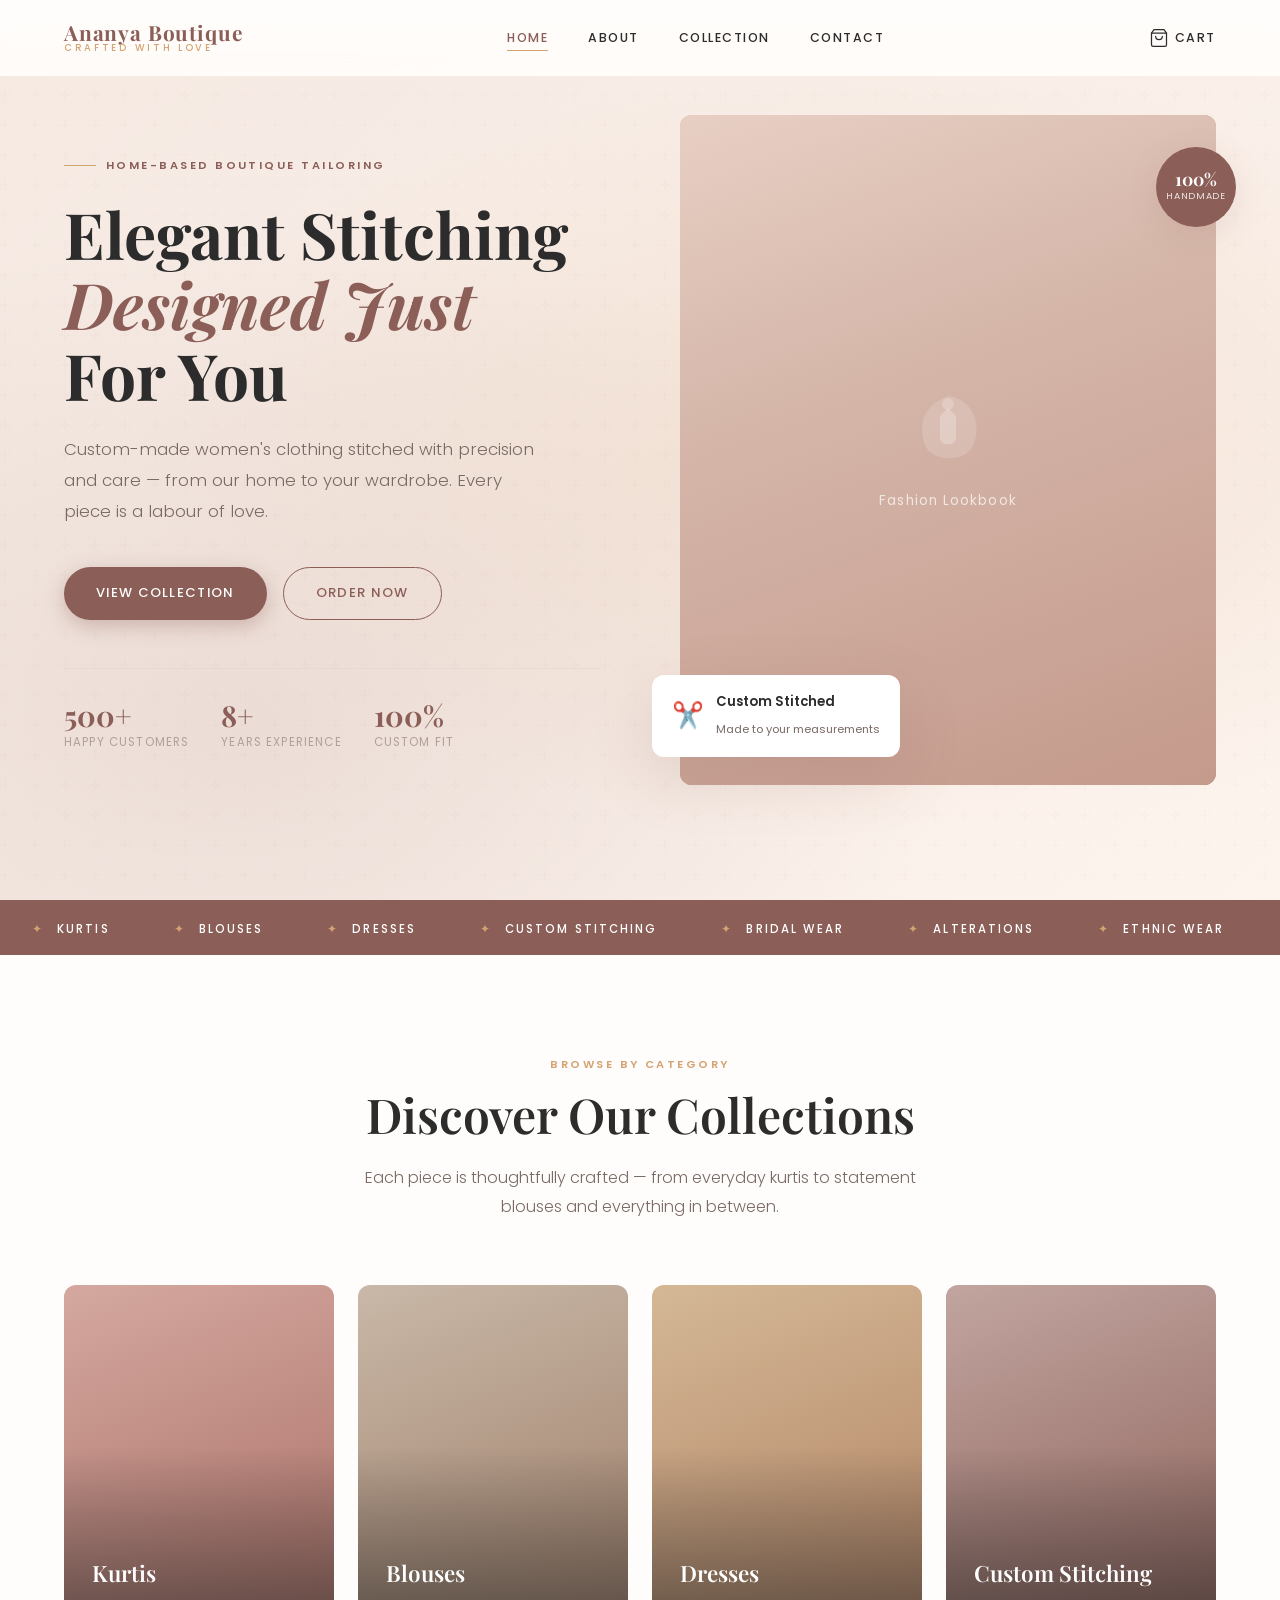
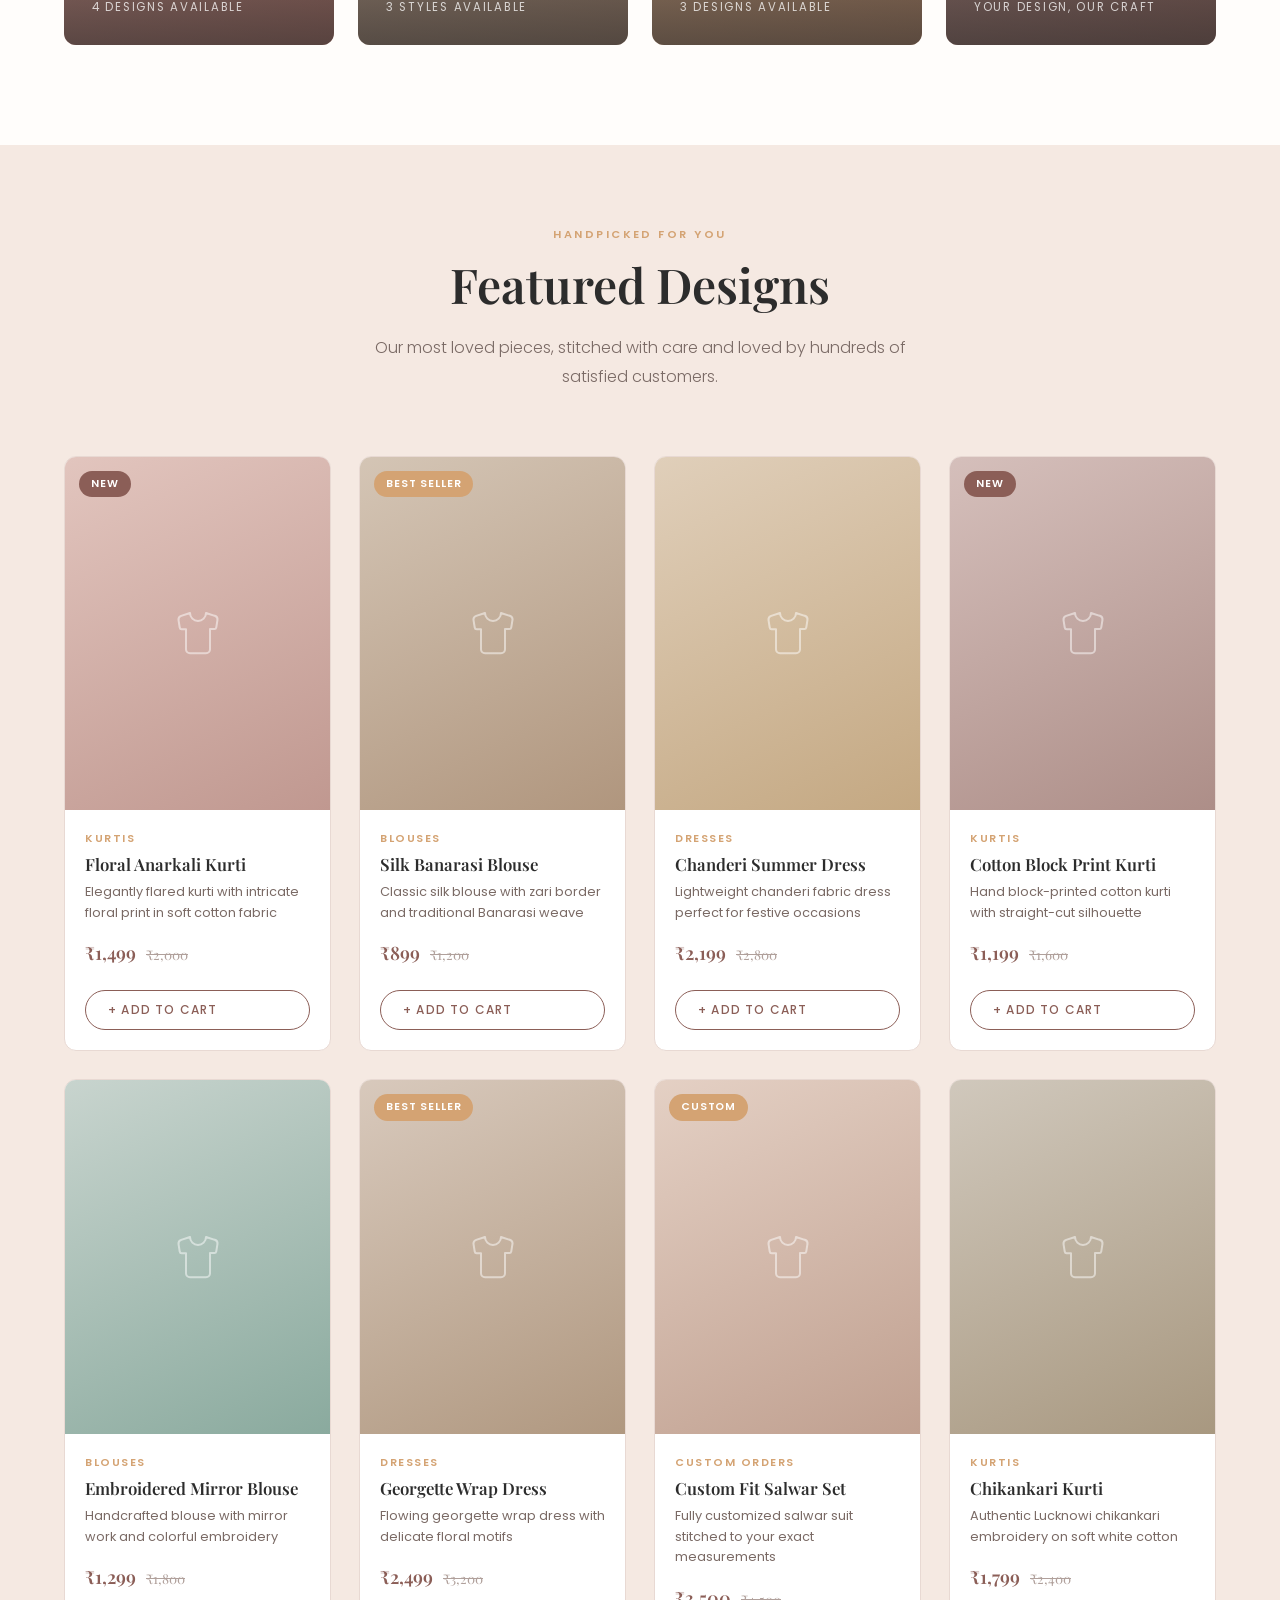
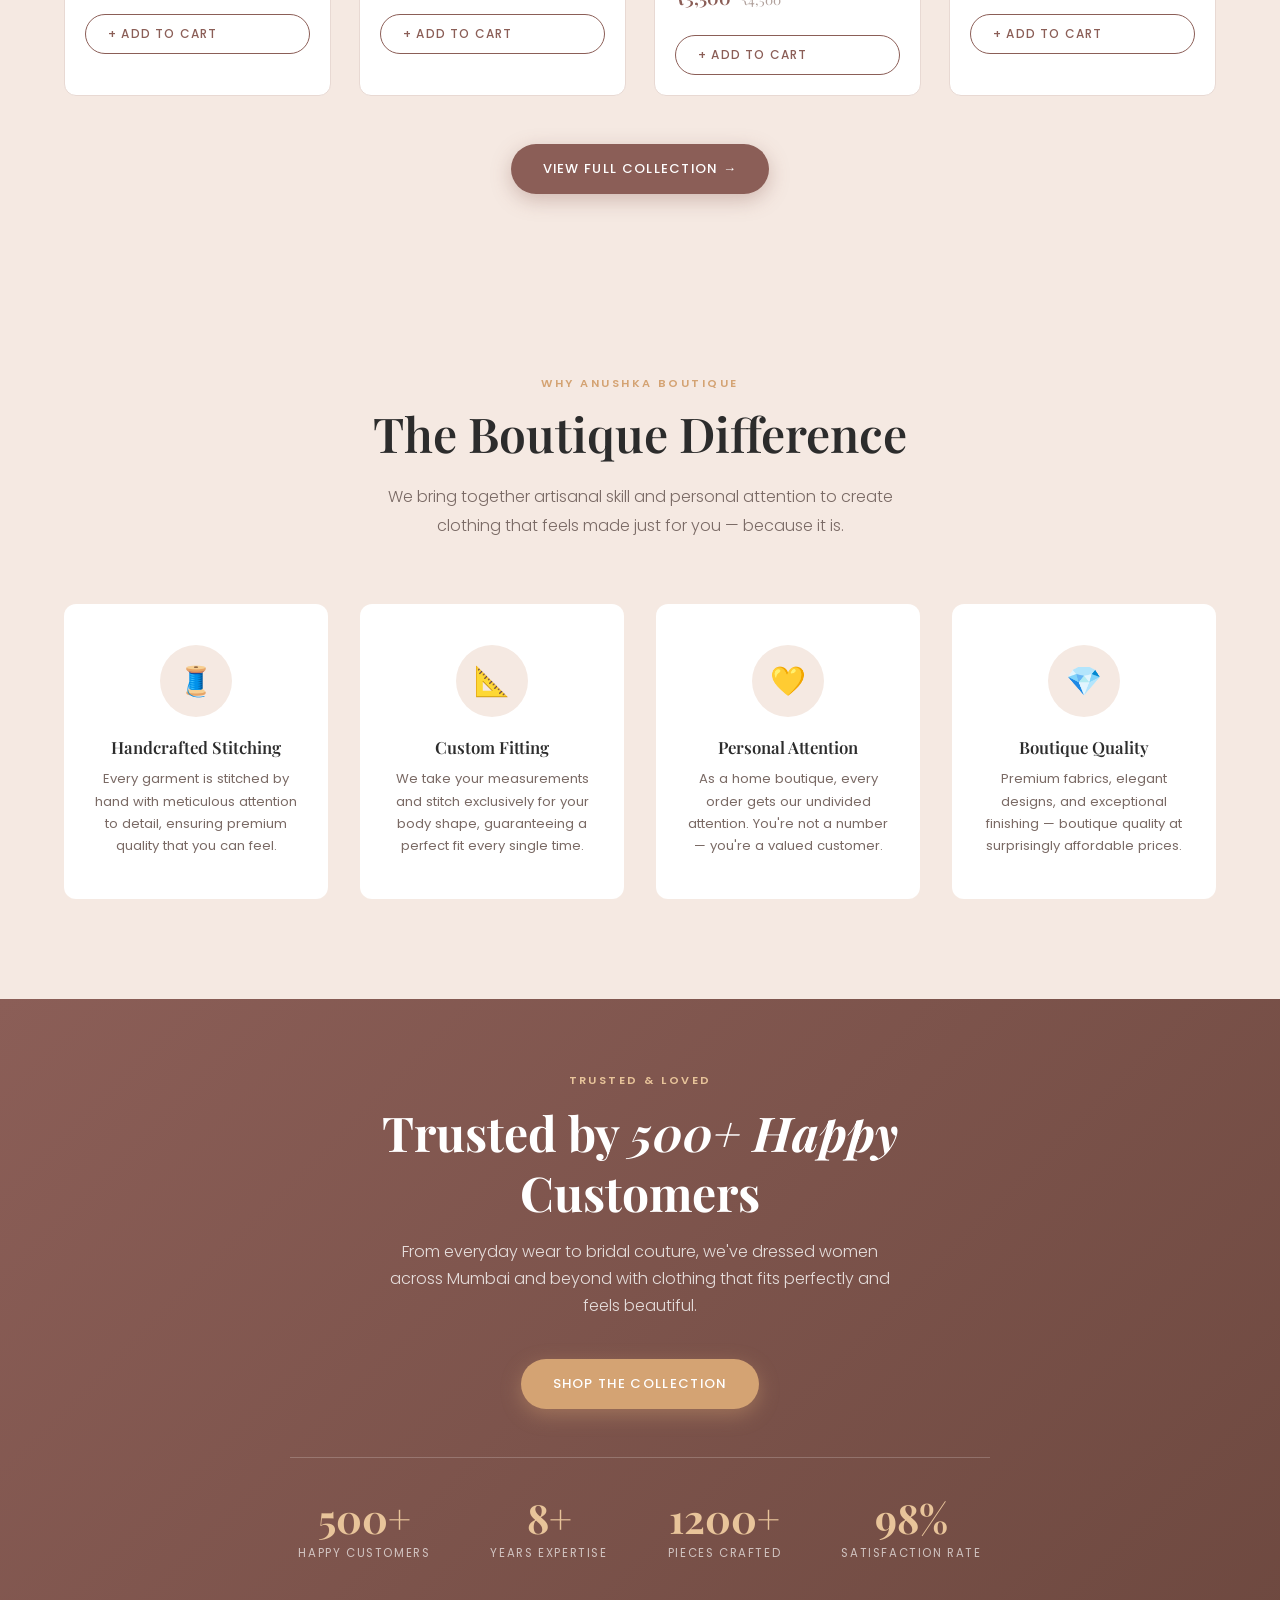
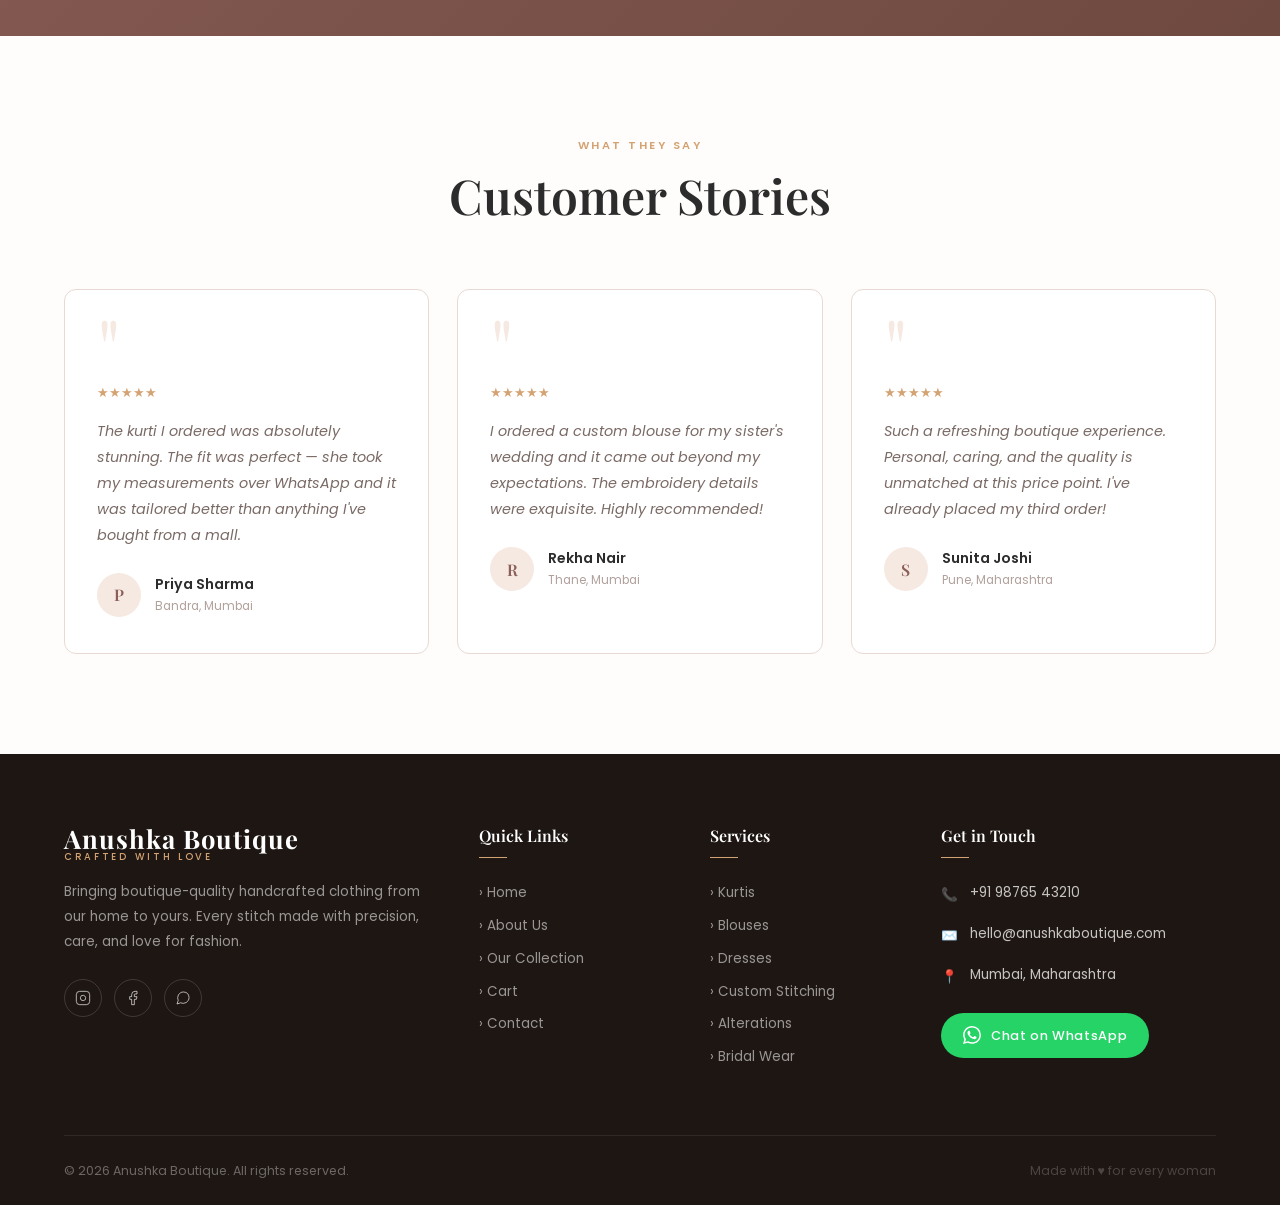
==== commit 11d7279e: "Add files via upload" ====
--- a/index.html
+++ b/index.html
@@ -197,7 +197,7 @@
 <section class="section why-section">
   <div class="section-inner">
     <div class="section-header">
-      <span class="section-tag">Why Ananya Boutique</span>
+      <span class="section-tag">Why Anushka Boutique</span>
       <h2 class="section-title">The Boutique Difference</h2>
       <p class="section-subtitle">We bring together artisanal skill and personal attention to create clothing that feels made just for you — because it is.</p>
     </div>
@@ -304,10 +304,10 @@
 
 <!-- FOOTER -->
 <footer>
-  <div class="footer-grid">
+    <div class="footer-grid">
     <div class="footer-brand">
       <div class="nav-logo" style="margin-bottom:1rem">
-        <span class="logo-main">Ananya Boutique</span>
+        <span class="logo-main">Anushka Boutique</span>
         <span class="logo-sub">Crafted With Love</span>
       </div>
       <p class="footer-desc">Bringing boutique-quality handcrafted clothing from our home to yours. Every stitch made with precision, care, and love for fashion.</p>
@@ -352,7 +352,7 @@
       </div>
       <div class="footer-contact-item">
         <span class="icon">✉️</span>
-        <span>hello@ananyaboutique.com</span>
+        <span>hello@anushkaboutique.com</span>
       </div>
       <div class="footer-contact-item">
         <span class="icon">📍</span>
@@ -365,7 +365,7 @@
     </div>
   </div>
   <div class="footer-bottom">
-    <span>© 2026 Ananya Boutique. All rights reserved.</span>
+    <span>© 2026 Anushka Boutique. All rights reserved.</span>
     <span style="color:rgba(255,255,255,0.2)">Made with ♥ for every woman</span>
   </div>
 </footer>
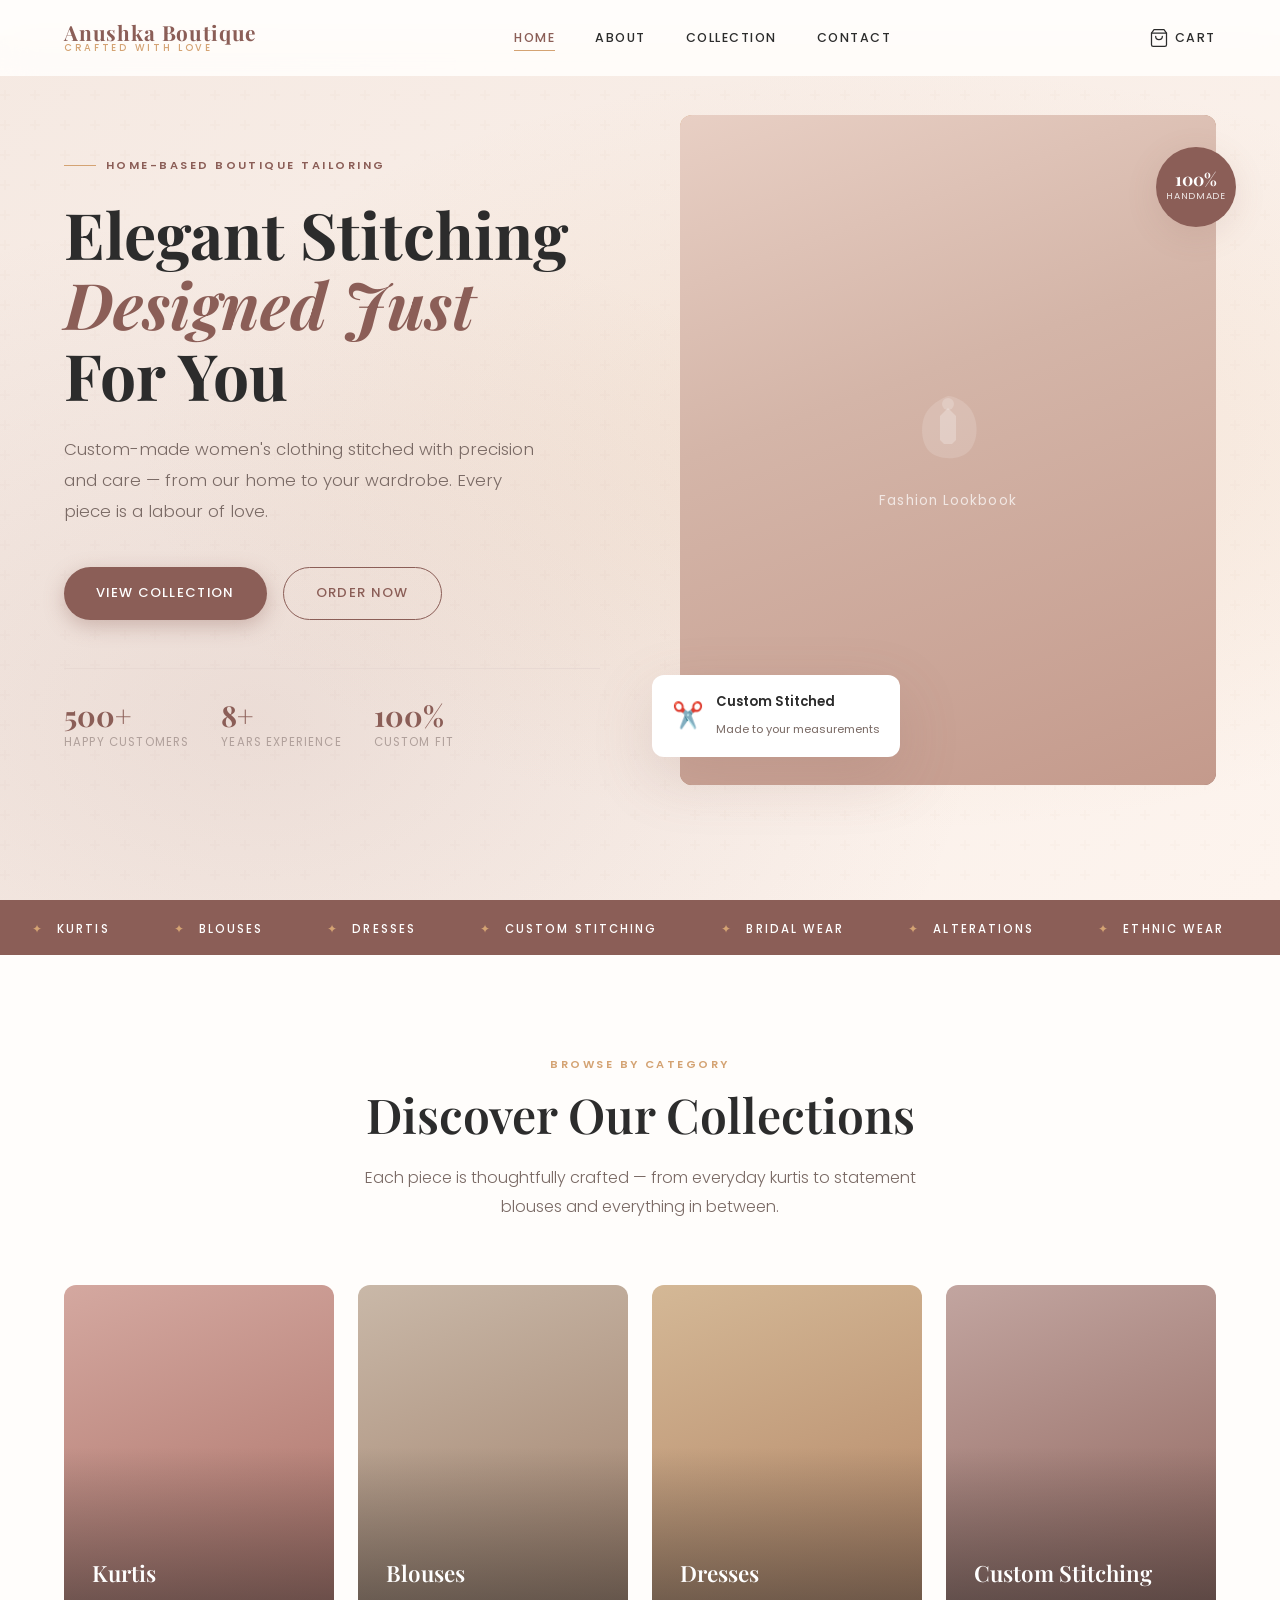
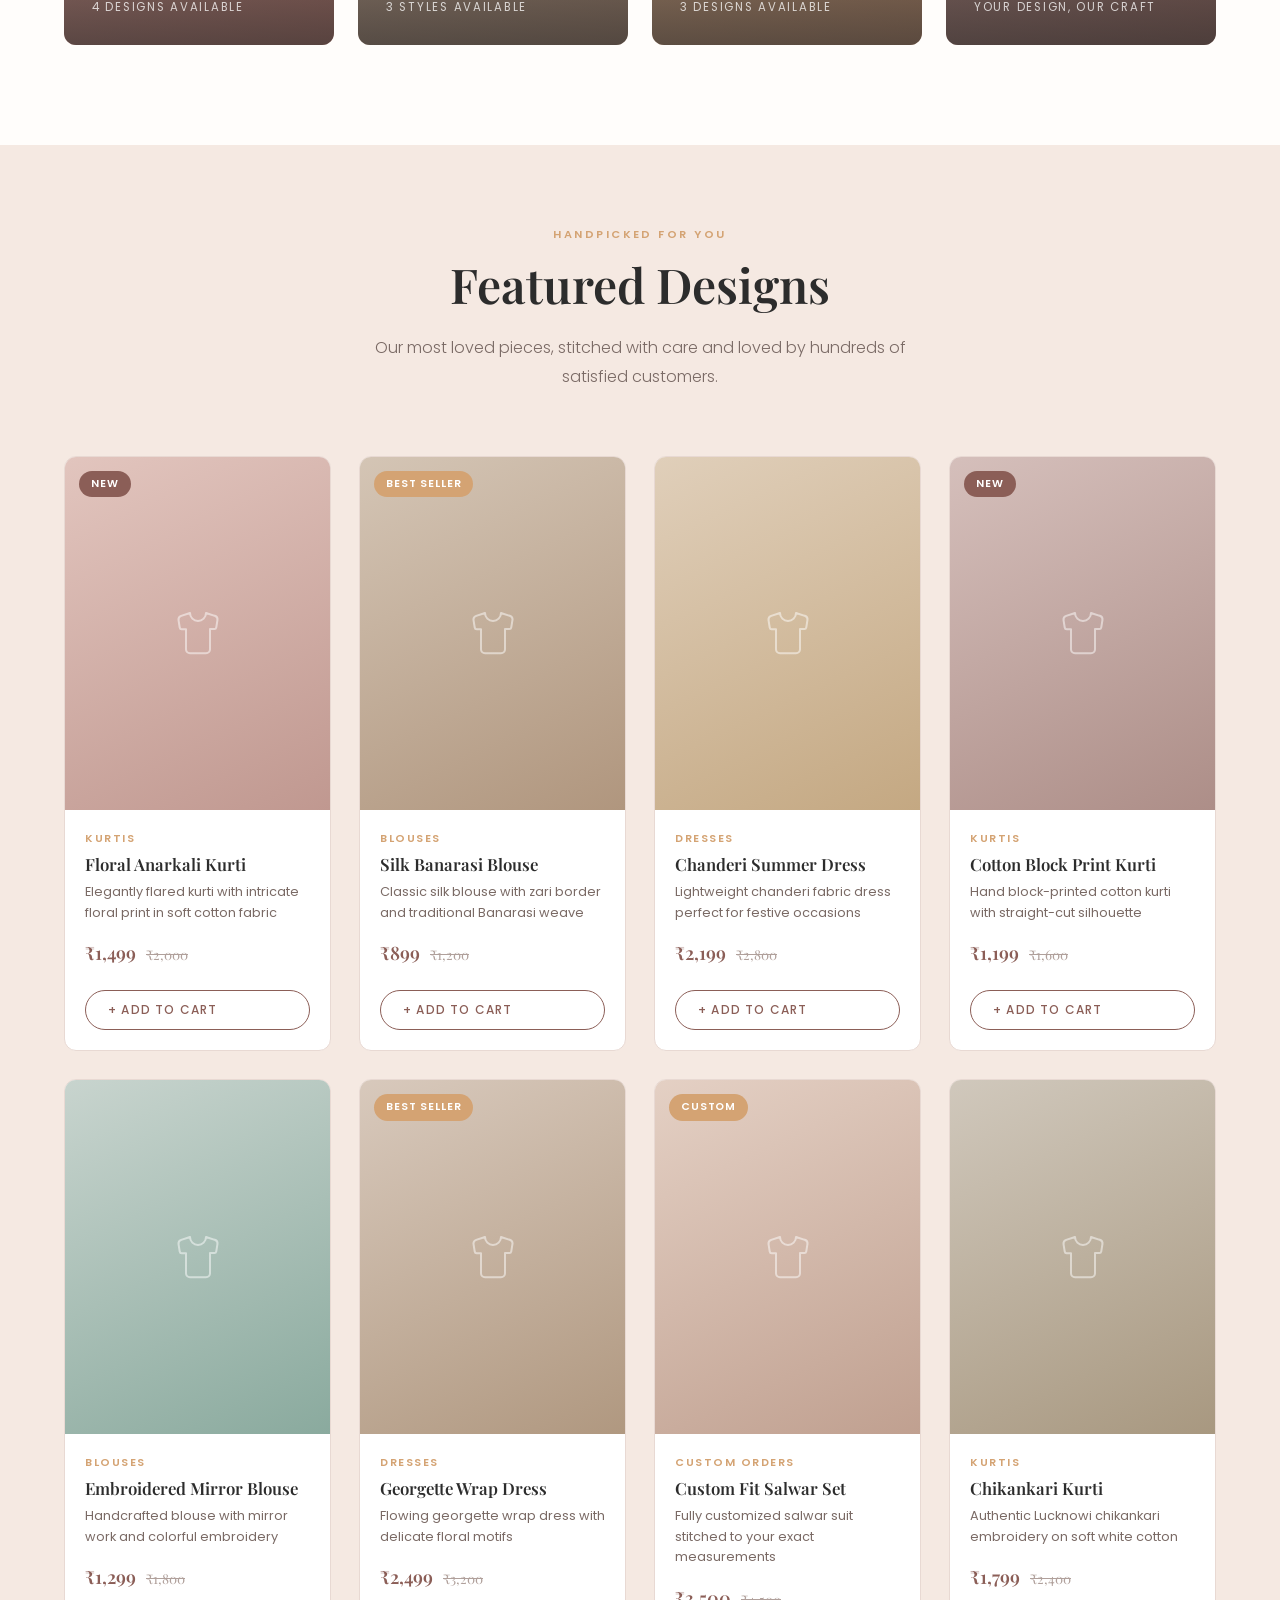
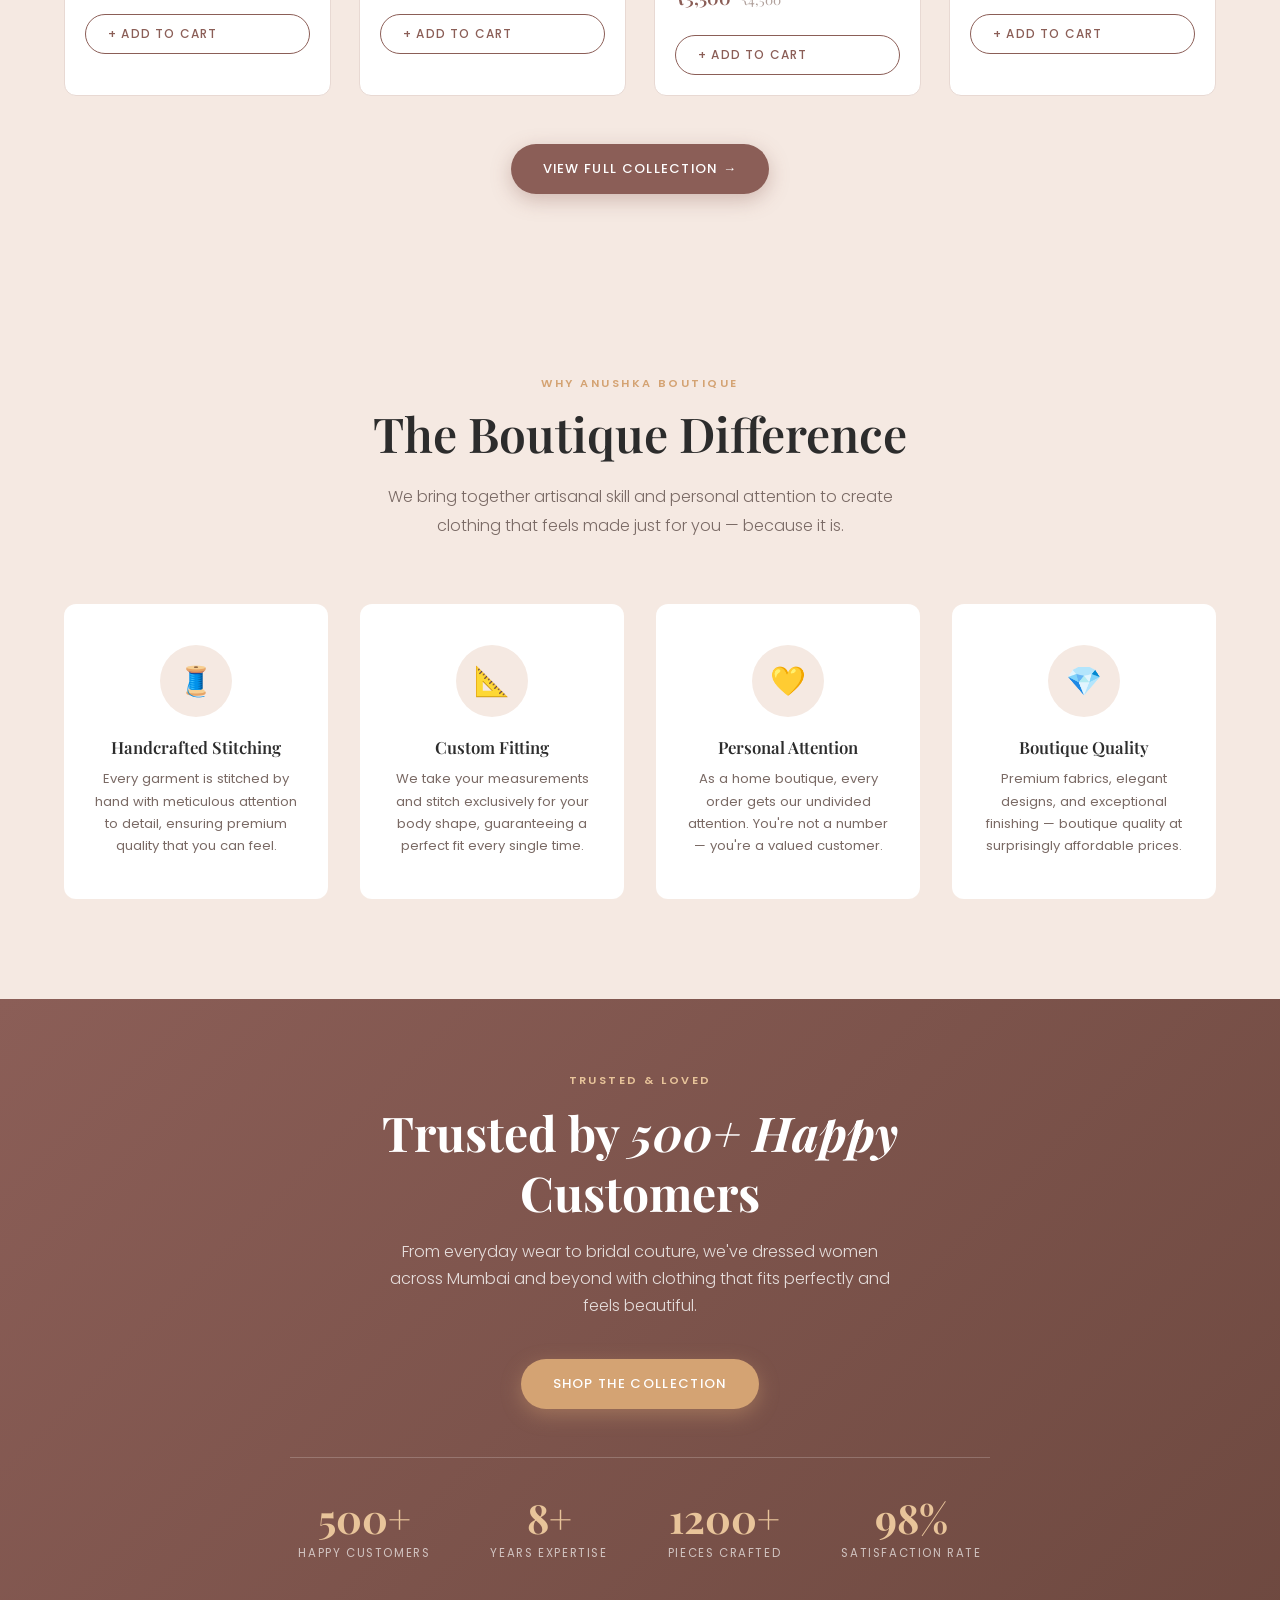
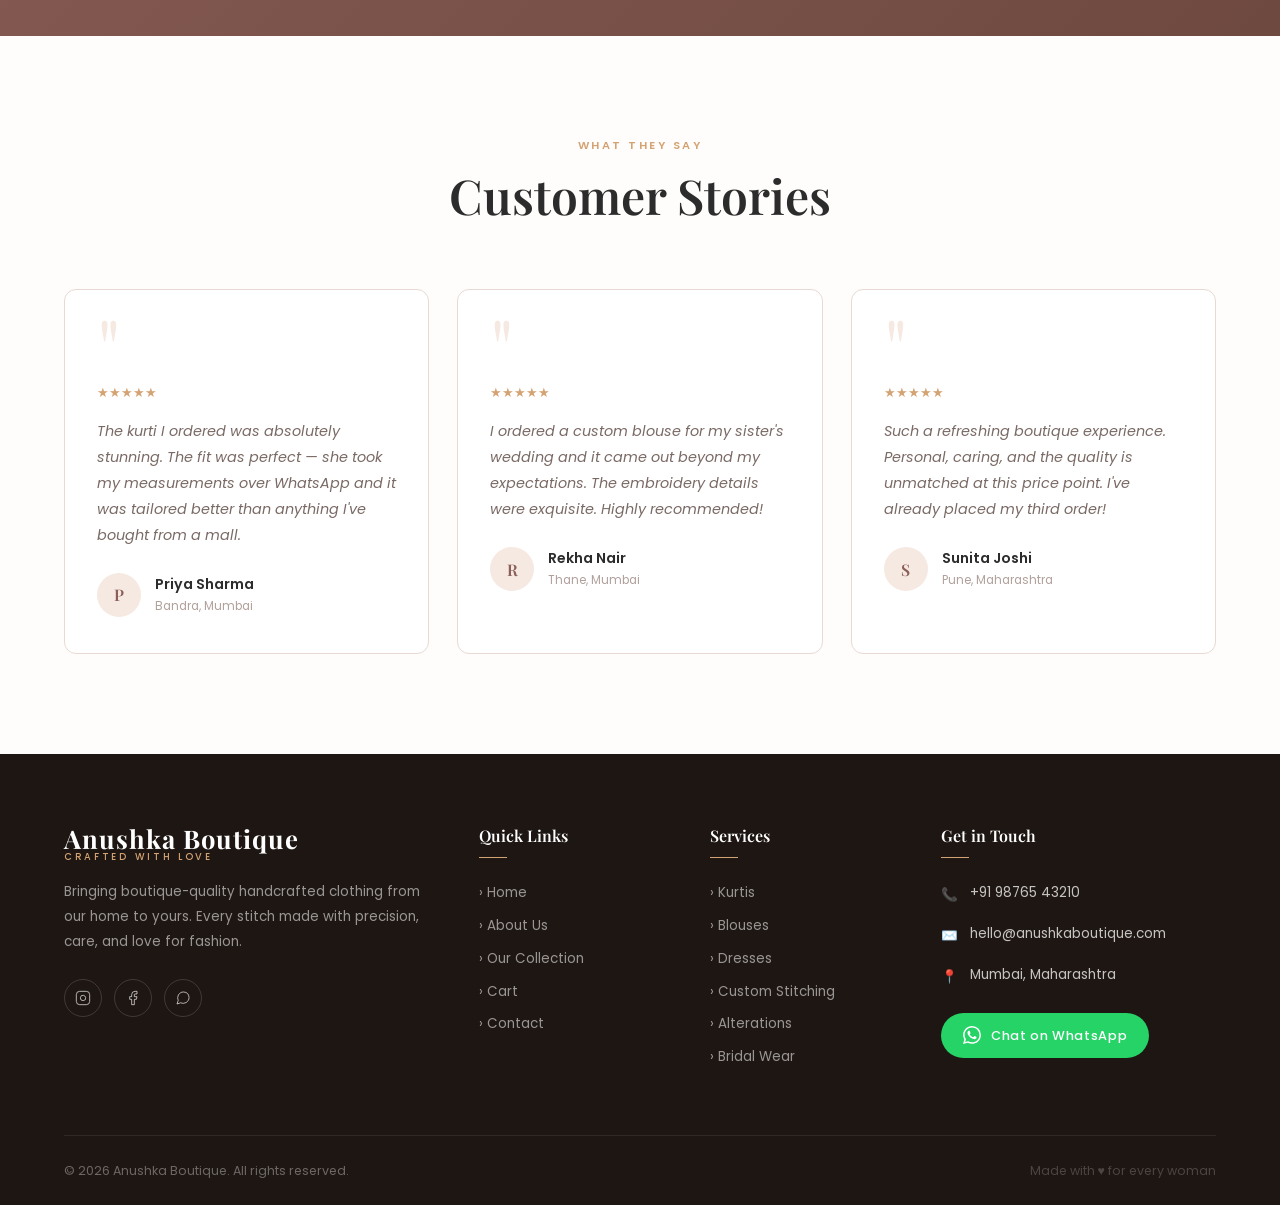
==== commit 7c8b0f5b: "Add files via upload" ====
--- a/index.html
+++ b/index.html
@@ -3,7 +3,7 @@
 <head>
   <meta charset="UTF-8" />
   <meta name="viewport" content="width=device-width, initial-scale=1.0" />
-  <title>Ananya Boutique — Elegant Stitching Designed Just For You</title>
+  <title>Anushka Boutique — Elegant Stitching Designed Just For You</title>
   <meta name="description" content="Custom-made women's clothing stitched with precision and care from home to your wardrobe.">
   <link rel="stylesheet" href="style.css" />
   <link rel="preconnect" href="https://fonts.googleapis.com">
@@ -14,7 +14,7 @@
 <!-- NAVBAR -->
 <nav class="navbar" id="navbar">
   <a href="index.html" class="nav-logo">
-    <span class="logo-main">Ananya Boutique</span>
+    <span class="logo-main">Anushka Boutique</span>
     <span class="logo-sub">Crafted With Love</span>
   </a>
   <div class="nav-links">
